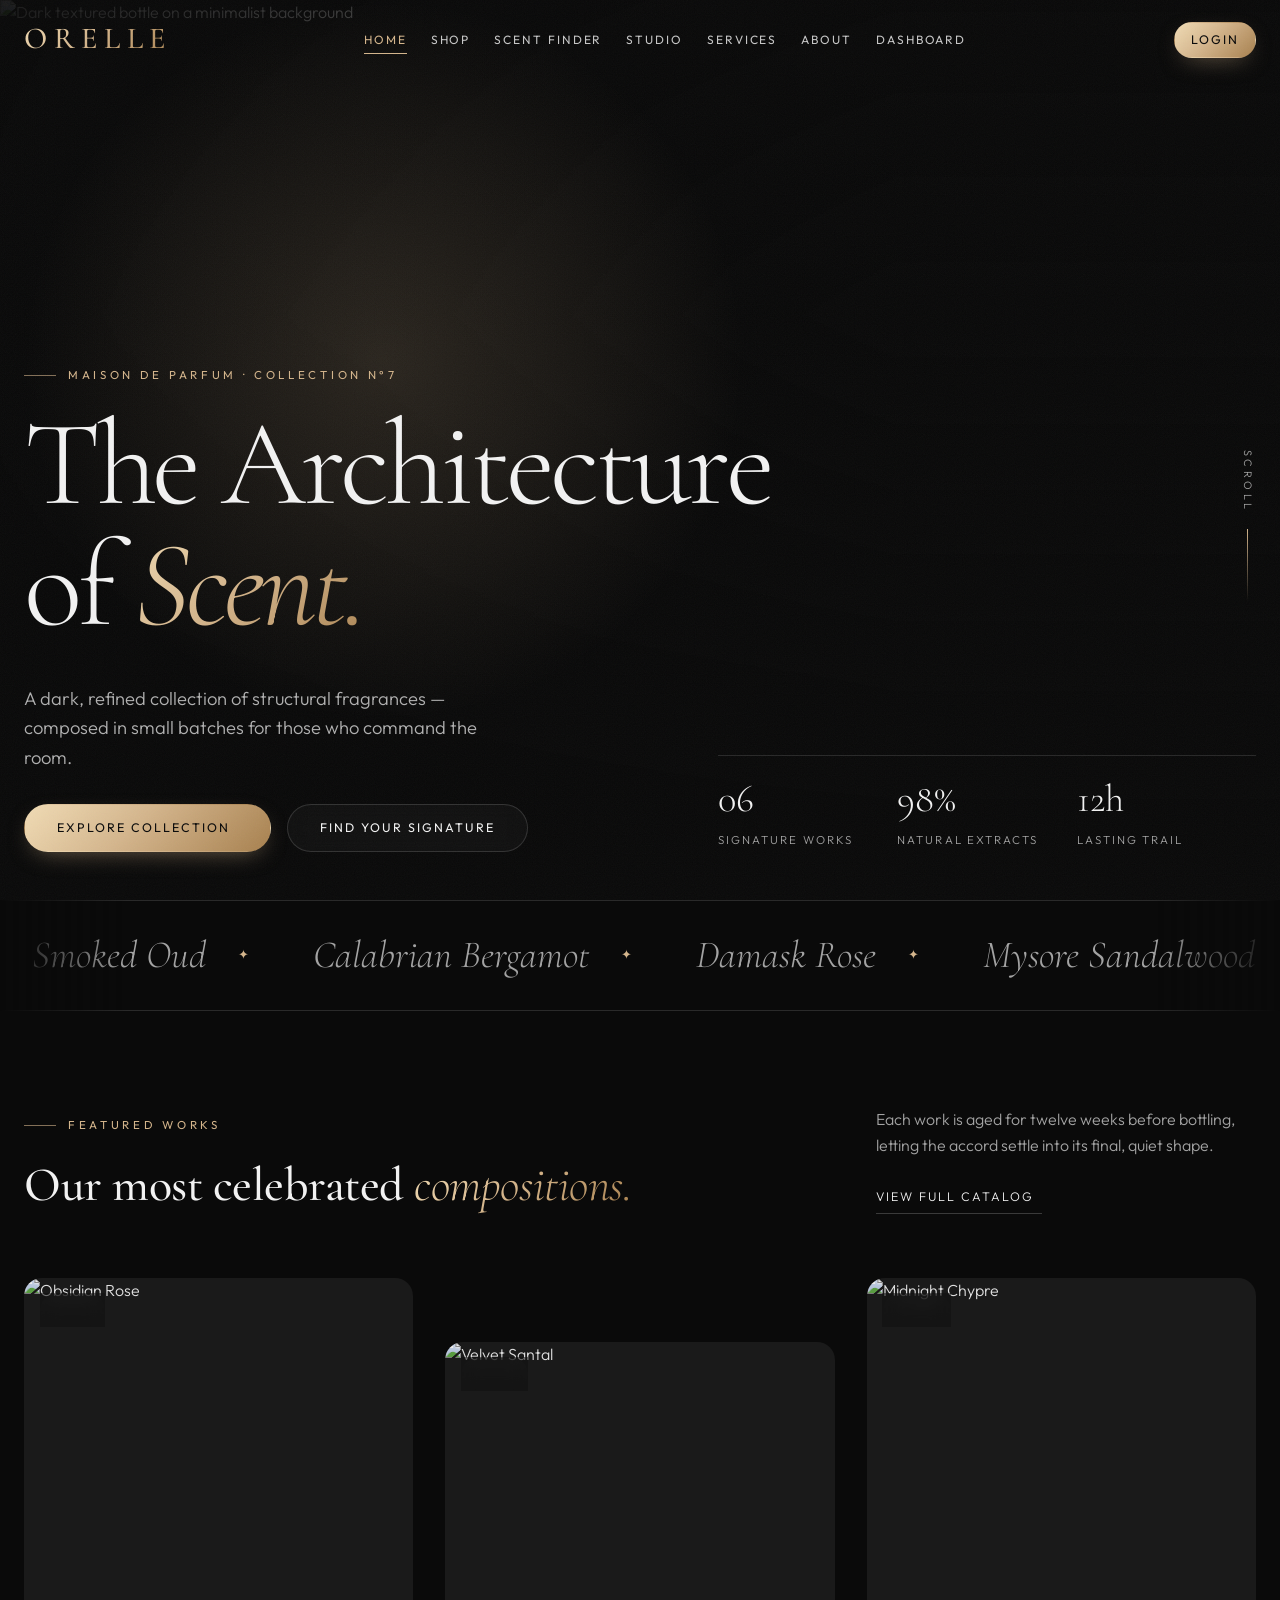
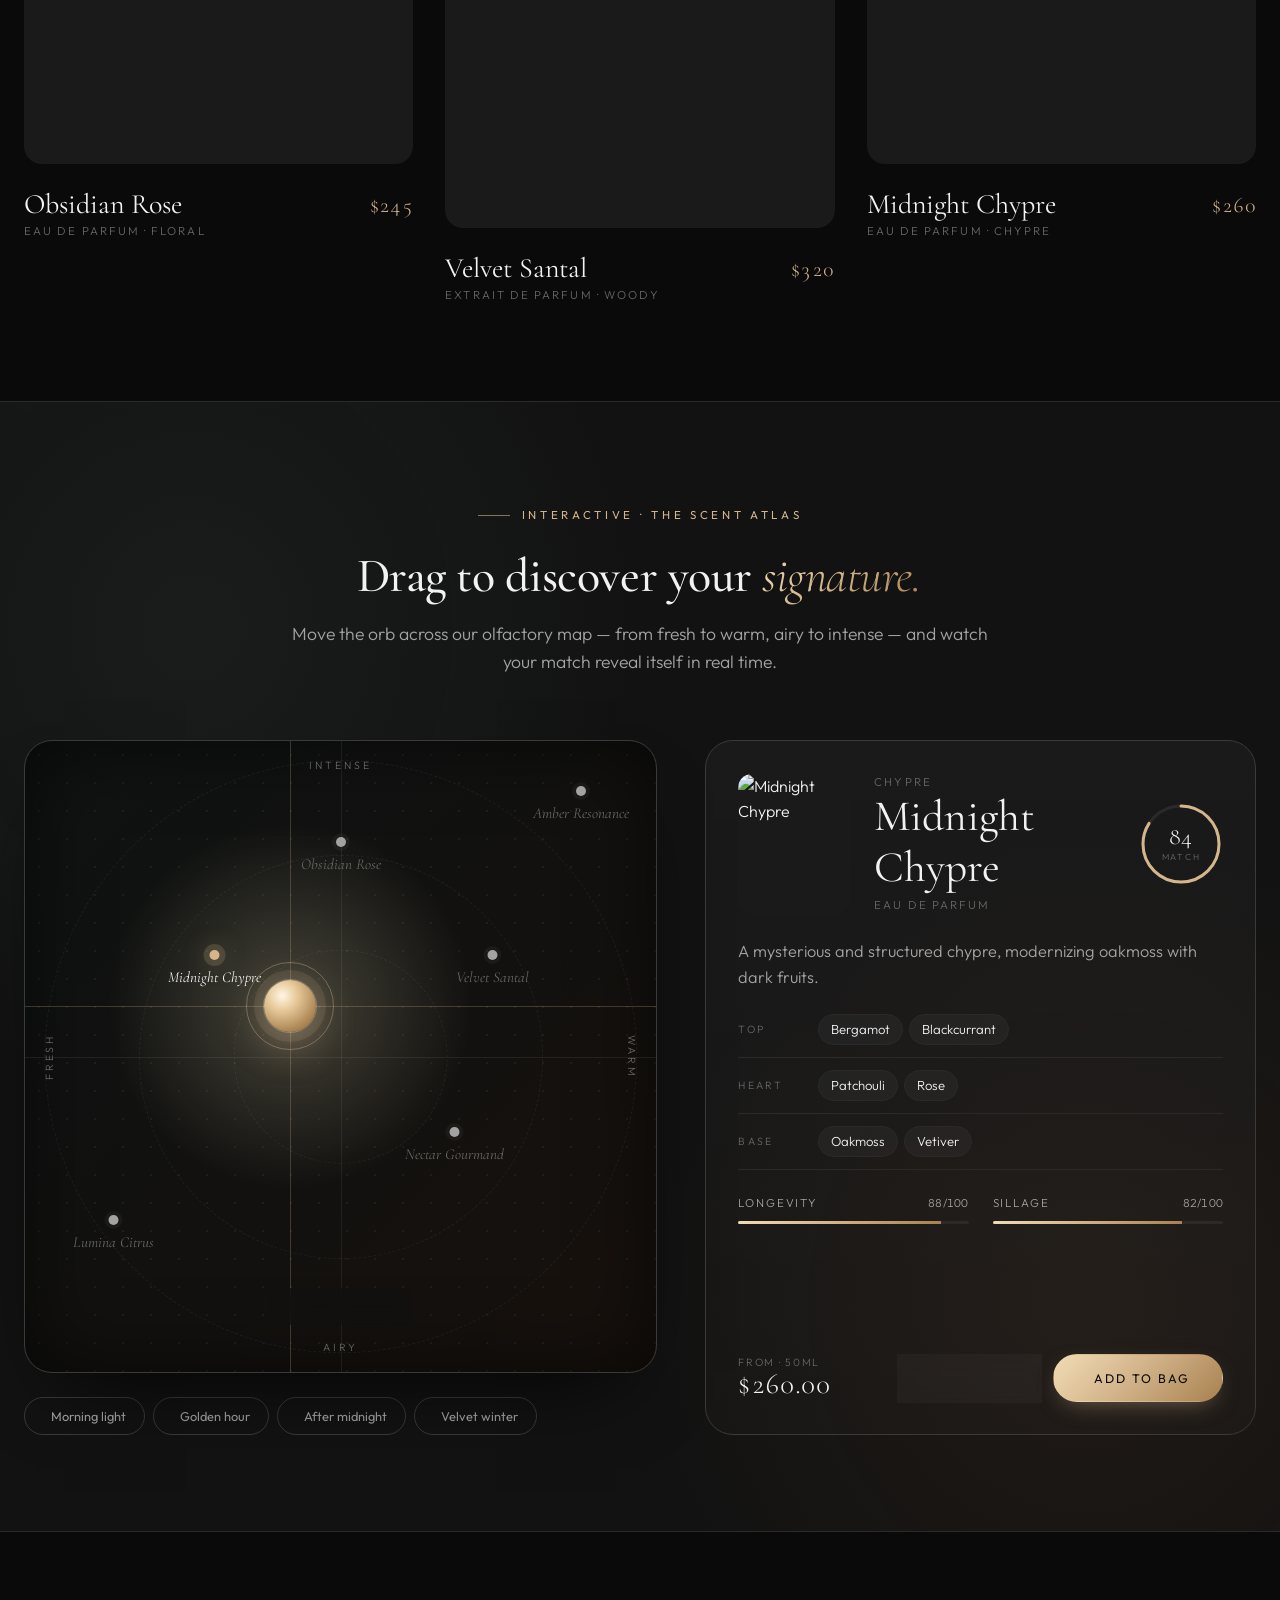
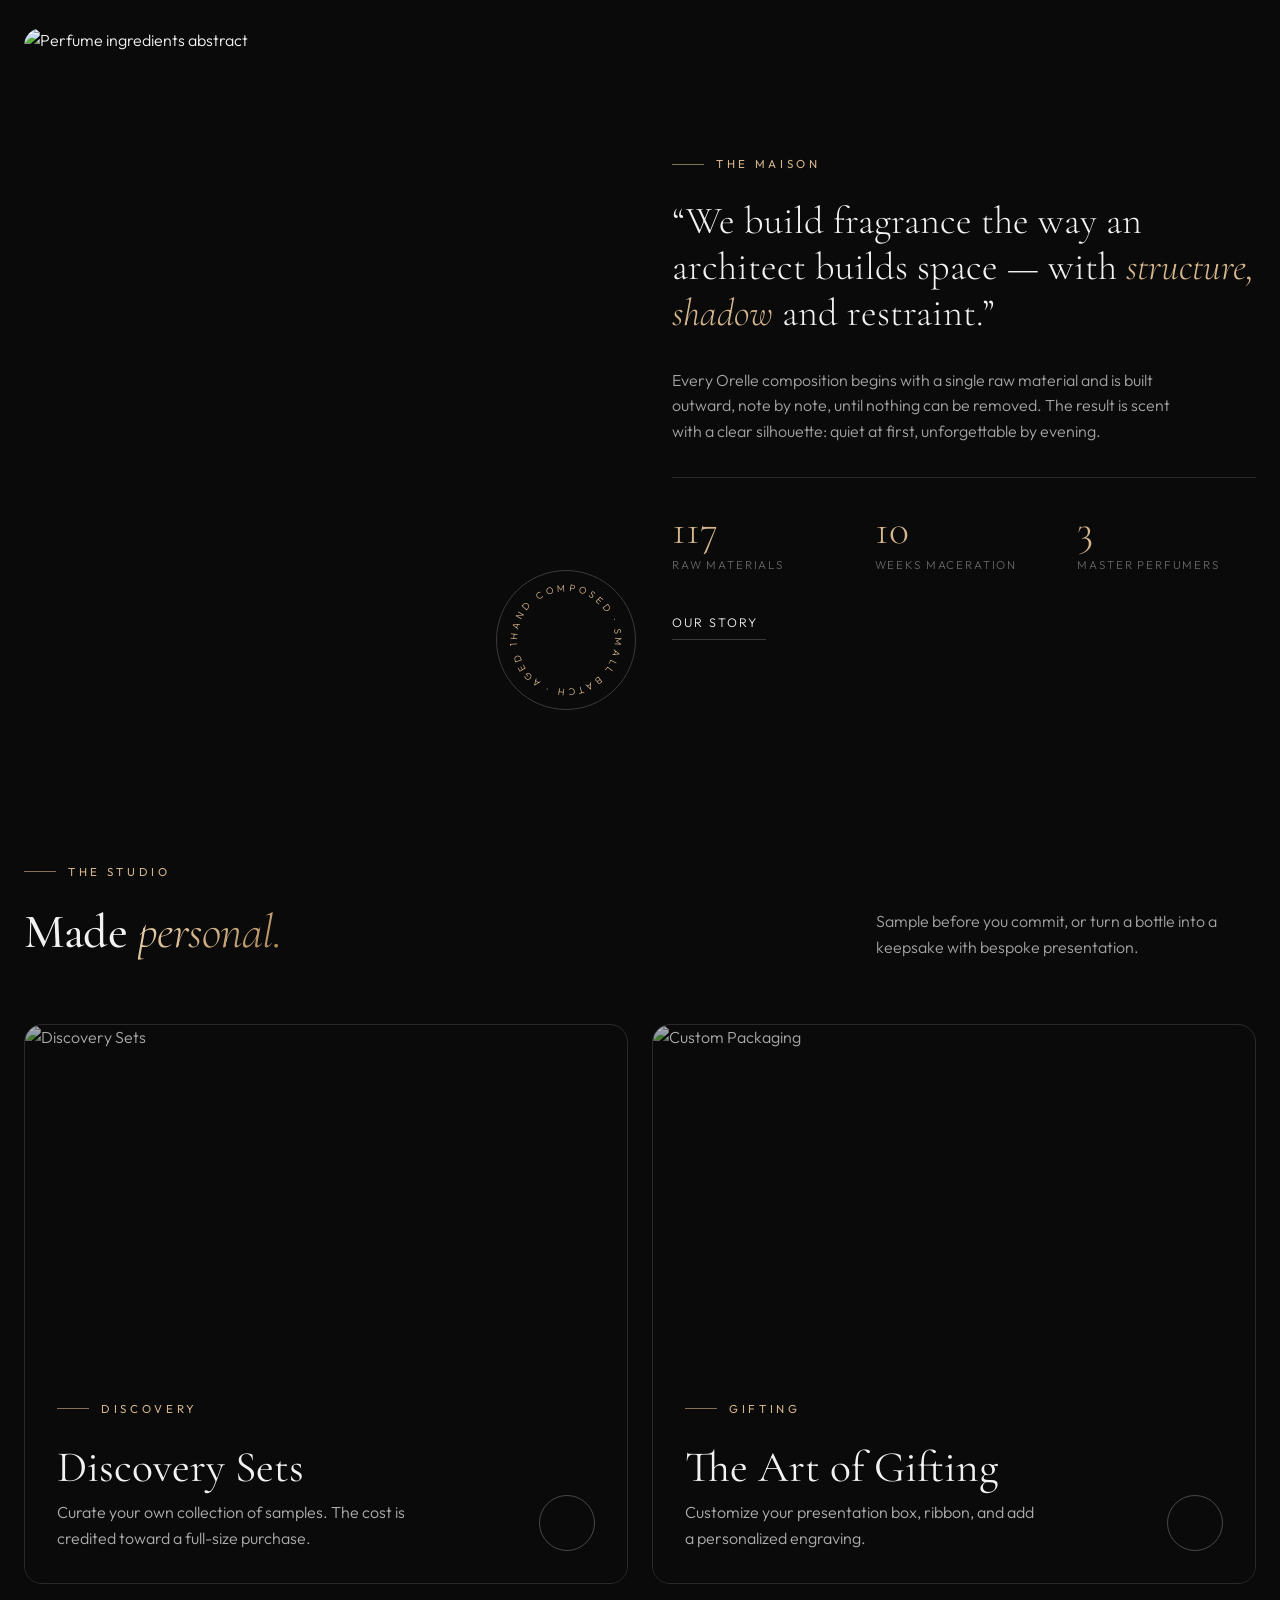
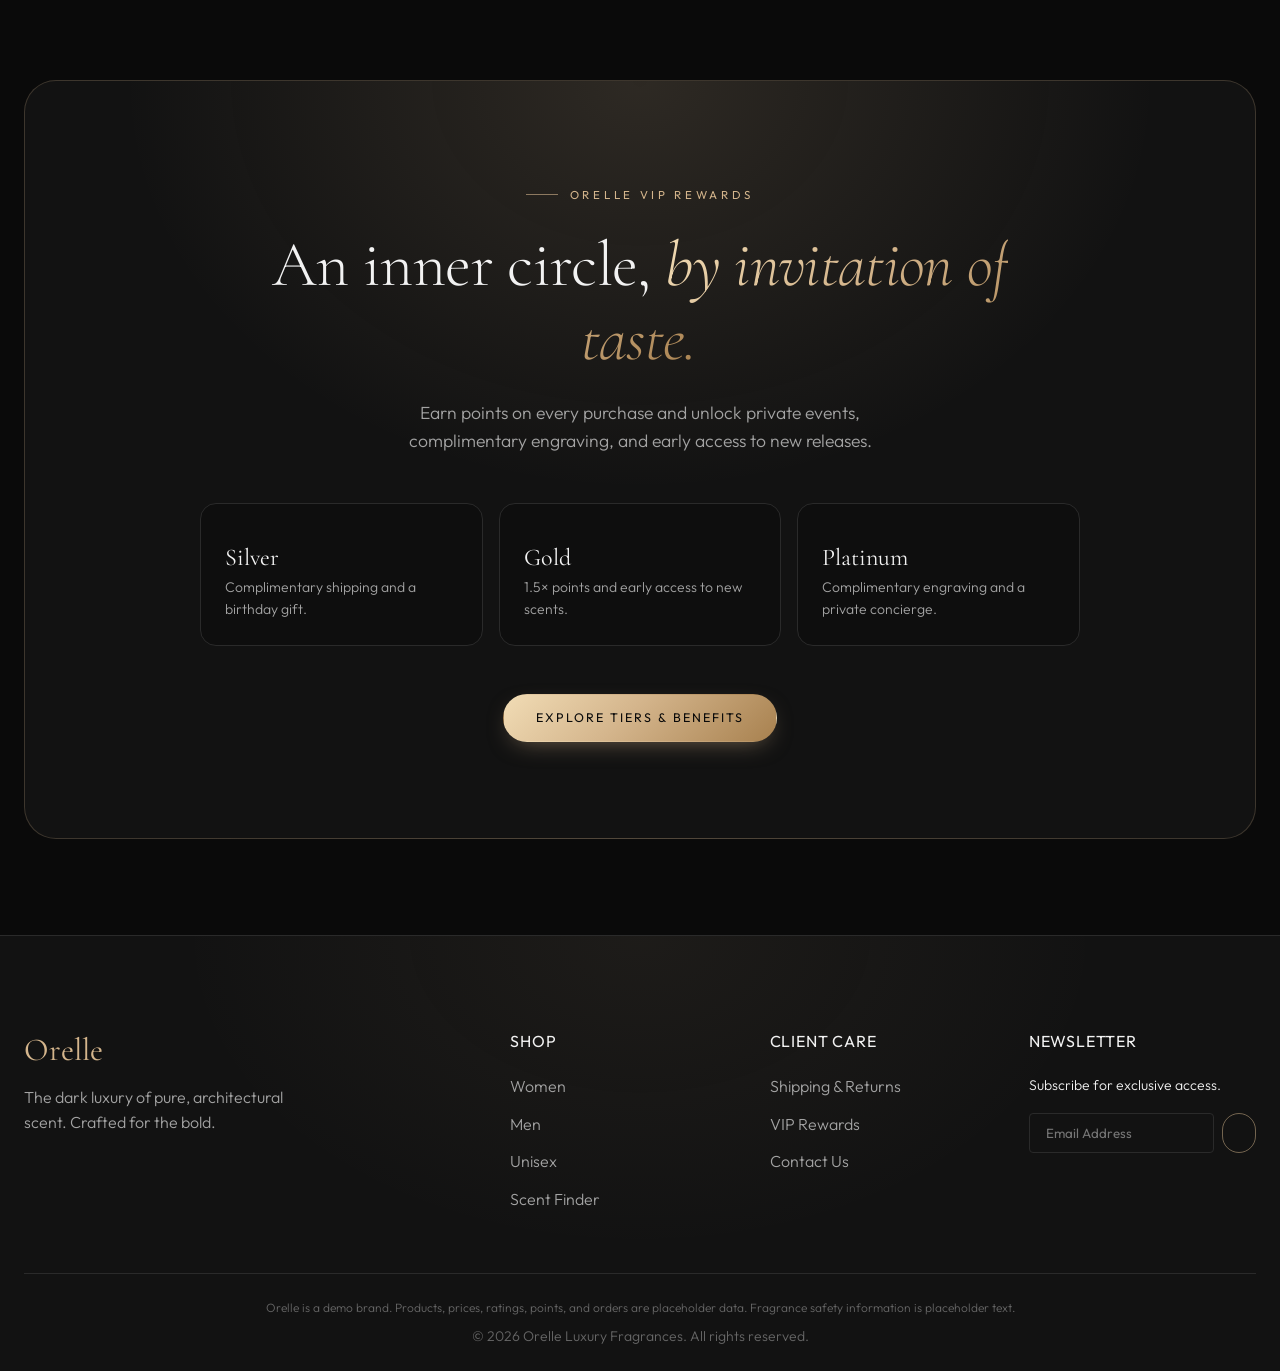
==== index.html @ 694c2202 "first commit" ====
<!DOCTYPE html>
<html lang="en">
<head>
  <meta charset="UTF-8">
  <meta name="viewport" content="width=device-width, initial-scale=1.0">
  <title>Orelle | Luxury Fragrances</title>
  <meta name="description" content="Discover Orelle's luxurious collection of dark, refined fragrances, crafted with the world's most exquisite ingredients.">
  <link rel="stylesheet" href="assets/css/style.css">
  <script src="https://unpkg.com/@phosphor-icons/web"></script>
  
  <!-- JSON-LD Structured Data -->
  <script type="application/ld+json">
  {
    "@context": "https://schema.org",
    "@graph": [
      {
        "@type": "Organization",
        "name": "Orelle",
        "url": "https://example.com",
        "logo": "https://example.com/logo.png"
      },
      {
        "@type": "ItemList",
        "itemListElement": [
          {
            "@type": "ListItem",
            "position": 1,
            "url": "https://example.com/fragrance-detail.html?id=f1"
          },
          {
            "@type": "ListItem",
            "position": 2,
            "url": "https://example.com/fragrance-detail.html?id=f2"
          }
        ]
      }
    ]
  }
  </script>
  <link rel="icon" type="image/svg+xml" href="favicon.svg">
</head>
<body class="home">

  <!-- Header -->
  <header class="header">
    <div class="container nav-container">
      <a href="index.html" class="logo">Orelle</a>
      <nav class="nav-links" aria-label="Primary Navigation">
        <div class="nav-item"><a href="index.html" class="nav-link active">Home</a></div>
        <div class="nav-item">
          <a href="shop.html" class="nav-link" aria-haspopup="true" aria-expanded="false">Shop</a>
          <div class="dropdown-menu">
            <a href="shop.html?category=women" class="dropdown-item">Women</a>
            <a href="shop.html?category=men" class="dropdown-item">Men</a>
            <a href="shop.html?category=unisex" class="dropdown-item">Unisex</a>
            <a href="shop.html?category=gift-sets" class="dropdown-item">Gift Sets</a>
          </div>
        </div>
        <div class="nav-item"><a href="scent-finder.html" class="nav-link">Scent Finder</a></div>
        <div class="nav-item">
          <a href="studio.html" class="nav-link" aria-haspopup="true" aria-expanded="false">Studio</a>
          <div class="dropdown-menu">
            <a href="studio.html#discovery" class="dropdown-item">Discovery Sets</a>
            <a href="studio.html#packaging" class="dropdown-item">Custom Packaging</a>
          </div>
        </div>
        <div class="nav-item"><a href="services.html" class="nav-link">Services</a></div>
        <div class="nav-item">
          <a href="about.html" class="nav-link" aria-haspopup="true" aria-expanded="false">About</a>
          <div class="dropdown-menu">
            <a href="about.html#story" class="dropdown-item">Our Story</a>
            <a href="about.html#contact" class="dropdown-item">Contact</a>
          </div>
        </div>
        <div class="nav-item"><a href="dashboard.html" class="nav-link">Dashboard</a></div>
      </nav>
      <div class="nav-actions">
        <a href="#" class="cart-toggle" aria-label="Cart drawer">
          <i class="ph ph-bag"></i>
          <div class="cart-count" style="display:none;">0</div>
        </a>
        <a href="login.html" class="btn btn-primary login-btn" style="height: 36px; padding: 0 16px;">Login</a>
        <button class="hamburger" aria-label="Open mobile menu"><i class="ph ph-list"></i></button>
      </div>
    </div>
  </header>

  <!-- Mobile Drawer -->
  <div class="drawer-backdrop"></div>
  <div class="mobile-drawer">
    <div style="padding: var(--space-4); text-align: right; border-bottom: 1px solid var(--border-color);">
      <button class="hamburger" aria-label="Close mobile menu"><i class="ph ph-x"></i></button>
    </div>
    <div class="nav-links">
      <div class="nav-item"><a href="index.html" class="nav-link active">Home</a></div>
      <div class="nav-item">
        <a href="shop.html" class="nav-link">Shop</a>
        <div class="dropdown-menu">
          <a href="shop.html?category=women" class="dropdown-item">Women</a>
          <a href="shop.html?category=men" class="dropdown-item">Men</a>
          <a href="shop.html?category=unisex" class="dropdown-item">Unisex</a>
          <a href="shop.html?category=gift-sets" class="dropdown-item">Gift Sets</a>
        </div>
      </div>
      <div class="nav-item"><a href="scent-finder.html" class="nav-link">Scent Finder</a></div>
      <div class="nav-item">
        <a href="studio.html" class="nav-link">Studio</a>
        <div class="dropdown-menu">
          <a href="studio.html#discovery" class="dropdown-item">Discovery Sets</a>
          <a href="studio.html#packaging" class="dropdown-item">Custom Packaging</a>
        </div>
      </div>
      <div class="nav-item"><a href="services.html" class="nav-link">Services</a></div>
      <div class="nav-item">
        <a href="about.html" class="nav-link">About</a>
        <div class="dropdown-menu">
          <a href="about.html#story" class="dropdown-item">Our Story</a>
          <a href="about.html#contact" class="dropdown-item">Contact</a>
        </div>
      </div>
      <div class="nav-item"><a href="dashboard.html" class="nav-link">Dashboard</a></div>
      <div class="nav-item" style="margin-top: var(--space-6); padding: 0 var(--space-4);">
        <a href="login.html" class="btn btn-primary login-btn" style="width: 100%;">Login</a>
      </div>
    </div>
  </div>

  <!-- Cart Drawer -->
  <div class="cart-drawer">
    <div class="cart-header">
      <h3>Your Bag</h3>
      <button class="close-cart" aria-label="Close cart"><i class="ph ph-x"></i></button>
    </div>
    <div class="cart-body">
      <!-- Injected by cart.js -->
    </div>
    <div class="cart-footer">
      <!-- Injected by cart.js -->
    </div>
  </div>

  <main>
    <!-- Hero -->
    <section class="h-hero" id="hero">
      <div class="h-hero-media">
        <img src="https://images.unsplash.com/photo-1594035910387-fea47794261f?auto=format&fit=crop&q=80&w=2000" alt="Dark textured bottle on a minimalist background" fetchpriority="high">
      </div>
      <div class="h-hero-glow"></div>
      <div class="h-scroll-cue" aria-hidden="true">Scroll</div>

      <div class="container">
        <span class="eyebrow animate-fade-in">Maison de Parfum &middot; Collection N&deg;7</span>
        <h1 class="h-hero-title">
          <span class="line"><span style="--d: .15s">The Architecture</span></span>
          <span class="line"><span style="--d: .3s">of <em>Scent.</em></span></span>
        </h1>
        <div class="h-hero-row">
          <div class="animate-slide-up delay-300">
            <p class="h-hero-lead">A dark, refined collection of structural fragrances &mdash; composed in small batches for those who command the room.</p>
            <div class="h-hero-ctas">
              <a href="shop.html" class="btn btn-primary">Explore Collection <i class="ph ph-arrow-right"></i></a>
              <a href="#atlas" class="btn btn-secondary">Find Your Signature</a>
            </div>
          </div>
          <div class="h-hero-meta animate-fade-in delay-300">
            <div><strong>06</strong><span>Signature works</span></div>
            <div><strong>98%</strong><span>Natural extracts</span></div>
            <div><strong>12h</strong><span>Lasting trail</span></div>
          </div>
        </div>
      </div>
    </section>

    <!-- Notes marquee -->
    <div class="h-marquee" aria-hidden="true">
      <div class="h-marquee-track">
        <span>Smoked Oud</span><span>Calabrian Bergamot</span><span>Damask Rose</span><span>Mysore Sandalwood</span><span>Orris Butter</span><span>Labdanum</span><span>Black Vanilla</span><span>Oakmoss</span>
        <span>Smoked Oud</span><span>Calabrian Bergamot</span><span>Damask Rose</span><span>Mysore Sandalwood</span><span>Orris Butter</span><span>Labdanum</span><span>Black Vanilla</span><span>Oakmoss</span>
      </div>
    </div>

    <!-- Featured Collection -->
    <section class="section">
      <div class="container">
        <div class="h-split-head">
          <div class="reveal">
            <span class="eyebrow">Featured Works</span>
            <h2>Our most celebrated <em>compositions.</em></h2>
          </div>
          <div class="reveal" style="--d: .15s">
            <p style="margin-bottom: var(--space-6);">Each work is aged for twelve weeks before bottling, letting the accord settle into its final, quiet shape.</p>
            <a href="shop.html" class="link-arrow">View full catalog <i class="ph ph-arrow-right"></i></a>
          </div>
        </div>

        <div class="h-products cards-3">
          <article class="h-product reveal">
            <a href="fragrance-detail.html?id=f1" class="h-product-media">
              <img src="https://images.unsplash.com/photo-1594035910387-fea47794261f?auto=format&fit=crop&q=80&w=800" alt="Obsidian Rose" loading="lazy">
              <span class="h-product-index">N&deg; 01</span>
              <span class="h-product-notes"><b>Notes</b>Pink pepper &middot; Rose &middot; Smoked oud</span>
            </a>
            <div class="h-product-info">
              <div>
                <h3>Obsidian Rose</h3>
                <div class="meta">Eau de Parfum &middot; Floral</div>
              </div>
              <div class="price tabular">$245</div>
            </div>
          </article>
          <article class="h-product reveal" style="--d: .12s">
            <a href="fragrance-detail.html?id=f2" class="h-product-media">
              <img src="https://images.unsplash.com/photo-1587017539504-67cfbddac569?auto=format&fit=crop&q=80&w=800" alt="Velvet Santal" loading="lazy">
              <span class="h-product-index">N&deg; 02</span>
              <span class="h-product-notes"><b>Notes</b>Cardamom &middot; Sandalwood &middot; Amber</span>
            </a>
            <div class="h-product-info">
              <div>
                <h3>Velvet Santal</h3>
                <div class="meta">Extrait de Parfum &middot; Woody</div>
              </div>
              <div class="price tabular">$320</div>
            </div>
          </article>
          <article class="h-product reveal" style="--d: .24s">
            <a href="fragrance-detail.html?id=f4" class="h-product-media">
              <img src="https://images.unsplash.com/photo-1541643600914-78b084683601?auto=format&fit=crop&q=80&w=800" alt="Midnight Chypre" loading="lazy">
              <span class="h-product-index">N&deg; 04</span>
              <span class="h-product-notes"><b>Notes</b>Blackcurrant &middot; Patchouli &middot; Oakmoss</span>
            </a>
            <div class="h-product-info">
              <div>
                <h3>Midnight Chypre</h3>
                <div class="meta">Eau de Parfum &middot; Chypre</div>
              </div>
              <div class="price tabular">$260</div>
            </div>
          </article>
        </div>
      </div>
    </section>

    <!-- Interactive: The Scent Atlas -->
    <section class="section atlas" id="atlas" aria-labelledby="atlas-title">
      <div class="container">
        <div class="atlas-head reveal">
          <span class="eyebrow">Interactive &middot; The Scent Atlas</span>
          <h2 id="atlas-title">Drag to discover your <em>signature.</em></h2>
          <p>Move the orb across our olfactory map &mdash; from fresh to warm, airy to intense &mdash; and watch your match reveal itself in real time.</p>
        </div>

        <div class="atlas-grid">
          <div class="atlas-stage reveal">
            <div class="atlas-map" id="atlasMap">
              <div class="atlas-ring" style="width: 34%; aspect-ratio: 1;"></div>
              <div class="atlas-ring" style="width: 64%; aspect-ratio: 1;"></div>
              <div class="atlas-ring" style="width: 94%; aspect-ratio: 1;"></div>
              <div class="atlas-axis-line h"></div>
              <div class="atlas-axis-line v"></div>
              <div class="atlas-cross h"></div>
              <div class="atlas-cross v"></div>
              <span class="atlas-label top">Intense</span>
              <span class="atlas-label bottom">Airy</span>
              <span class="atlas-label left">Fresh</span>
              <span class="atlas-label right">Warm</span>
              <!-- Fragrance dots injected by atlas.js -->
              <button class="atlas-orb" id="atlasOrb" type="button"
                aria-label="Scent selector. Use arrow keys to move: left and right for fresh to warm, up and down for intensity."></button>
              <span class="atlas-hint"><i class="ph ph-hand-pointing"></i> Drag the orb</span>
            </div>
            <div class="atlas-moods" role="group" aria-label="Mood presets">
              <button class="atlas-mood" type="button" data-x="0.14" data-y="0.18"><i class="ph ph-sun-horizon"></i> Morning light</button>
              <button class="atlas-mood" type="button" data-x="0.66" data-y="0.36"><i class="ph ph-coffee"></i> Golden hour</button>
              <button class="atlas-mood" type="button" data-x="0.34" data-y="0.74"><i class="ph ph-moon-stars"></i> After midnight</button>
              <button class="atlas-mood" type="button" data-x="0.86" data-y="0.88"><i class="ph ph-fire"></i> Velvet winter</button>
            </div>
          </div>

          <aside class="atlas-panel reveal" style="--d: .15s" aria-live="polite">
            <div class="atlas-panel-top">
              <div class="atlas-thumb"><img id="atlasImg" src="" alt=""></div>
              <div>
                <div class="atlas-meta" id="atlasFamily"></div>
                <h3 class="atlas-name" id="atlasName"></h3>
                <div class="atlas-meta" id="atlasConc"></div>
              </div>
              <div class="atlas-affinity" aria-label="Affinity score">
                <svg viewBox="0 0 84 84" aria-hidden="true">
                  <circle class="track" cx="42" cy="42" r="38"></circle>
                  <circle class="bar" id="atlasRing" cx="42" cy="42" r="38" stroke-dasharray="238.76" stroke-dashoffset="238.76"></circle>
                </svg>
                <div class="atlas-affinity-val"><span id="atlasScore">0</span><small>Match</small></div>
              </div>
            </div>

            <p class="atlas-desc" id="atlasDesc"></p>

            <div class="atlas-pyramid">
              <div class="atlas-tier"><span>Top</span><div id="atlasTop"></div></div>
              <div class="atlas-tier"><span>Heart</span><div id="atlasHeart"></div></div>
              <div class="atlas-tier"><span>Base</span><div id="atlasBase"></div></div>
            </div>

            <div class="atlas-meters">
              <div class="atlas-meter">
                <div class="atlas-meter-label"><span>Longevity</span><span id="atlasLongVal" class="tabular"></span></div>
                <div class="atlas-meter-bar"><span id="atlasLong"></span></div>
              </div>
              <div class="atlas-meter">
                <div class="atlas-meter-label"><span>Sillage</span><span id="atlasSilVal" class="tabular"></span></div>
                <div class="atlas-meter-bar"><span id="atlasSil"></span></div>
              </div>
            </div>

            <div class="atlas-actions">
              <div class="atlas-price"><small>From &middot; 50ml</small><span id="atlasPrice" class="tabular"></span></div>
              <a href="#" class="btn btn-secondary" id="atlasView">Discover</a>
              <button type="button" class="btn btn-primary" id="atlasAdd"><i class="ph ph-bag"></i> Add to bag</button>
            </div>
          </aside>
        </div>
      </div>
    </section>

    <!-- Story -->
    <section class="section">
      <div class="container h-story">
        <div class="h-story-media reveal">
          <img src="https://images.unsplash.com/photo-1557170334-a9632e77c6e4?auto=format&fit=crop&q=80&w=900" alt="Perfume ingredients abstract" loading="lazy">
          <div class="h-story-badge" aria-hidden="true">
            <svg viewBox="0 0 120 120">
              <defs><path id="badgeCircle" d="M60,60 m-48,0 a48,48 0 1,1 96,0 a48,48 0 1,1 -96,0"></path></defs>
              <text><textPath href="#badgeCircle">Hand composed &middot; Small batch &middot; Aged 12 weeks &middot;</textPath></text>
            </svg>
            <i class="ph ph-drop"></i>
          </div>
        </div>
        <div class="reveal" style="--d: .15s">
          <span class="eyebrow">The Maison</span>
          <blockquote>&ldquo;We build fragrance the way an architect builds space &mdash; with <em class="text-accent">structure, shadow</em> and restraint.&rdquo;</blockquote>
          <p>Every Orelle composition begins with a single raw material and is built outward, note by note, until nothing can be removed. The result is scent with a clear silhouette: quiet at first, unforgettable by evening.</p>
          <div class="h-stats">
            <div><strong data-count="140">0</strong><span>Raw materials</span></div>
            <div><strong data-count="12">0</strong><span>Weeks maceration</span></div>
            <div><strong data-count="3">0</strong><span>Master perfumers</span></div>
          </div>
          <a href="about.html" class="link-arrow">Our story <i class="ph ph-arrow-right"></i></a>
        </div>
      </div>
    </section>

    <!-- Studio -->
    <section class="section" style="padding-top: 0;">
      <div class="container">
        <div class="h-split-head">
          <div class="reveal">
            <span class="eyebrow">The Studio</span>
            <h2>Made <em>personal.</em></h2>
          </div>
          <p class="reveal" style="--d: .15s">Sample before you commit, or turn a bottle into a keepsake with bespoke presentation.</p>
        </div>
        <div class="h-duo">
          <a href="studio.html#discovery" class="h-tile reveal">
            <img src="https://images.unsplash.com/photo-1610461888750-10bfc601b874?auto=format&fit=crop&q=80&w=1000" alt="Discovery Sets" loading="lazy">
            <div class="h-tile-body">
              <div>
                <span class="eyebrow">Discovery</span>
                <h3>Discovery Sets</h3>
                <p>Curate your own collection of samples. The cost is credited toward a full-size purchase.</p>
              </div>
              <span class="h-tile-arrow"><i class="ph ph-arrow-right"></i></span>
            </div>
          </a>
          <a href="studio.html#packaging" class="h-tile reveal" style="--d: .12s">
            <img src="https://images.unsplash.com/photo-1620916566398-39f1143ab7be?auto=format&fit=crop&q=80&w=1000" alt="Custom Packaging" loading="lazy">
            <div class="h-tile-body">
              <div>
                <span class="eyebrow">Gifting</span>
                <h3>The Art of Gifting</h3>
                <p>Customize your presentation box, ribbon, and add a personalized engraving.</p>
              </div>
              <span class="h-tile-arrow"><i class="ph ph-arrow-right"></i></span>
            </div>
          </a>
        </div>
      </div>
    </section>

    <!-- VIP -->
    <section class="section" style="padding-top: 0;">
      <div class="container">
        <div class="h-vip reveal">
          <span class="eyebrow">Orelle VIP Rewards</span>
          <h2>An inner circle, <em>by invitation of taste.</em></h2>
          <p>Earn points on every purchase and unlock private events, complimentary engraving, and early access to new releases.</p>
          <div class="h-tiers cards-3">
            <div class="h-tier"><i class="ph ph-sparkle"></i><h4>Silver</h4><p>Complimentary shipping and a birthday gift.</p></div>
            <div class="h-tier"><i class="ph ph-diamond"></i><h4>Gold</h4><p>1.5&times; points and early access to new scents.</p></div>
            <div class="h-tier"><i class="ph-fill ph-crown"></i><h4>Platinum</h4><p>Complimentary engraving and a private concierge.</p></div>
          </div>
          <a href="services.html#vip" class="btn btn-primary">Explore Tiers &amp; Benefits</a>
        </div>
      </div>
    </section>
  </main>

  <footer class="footer">
    <div class="container">
      <div class="footer-grid">
        <div class="footer-brand">
          <h3>Orelle</h3>
          <p>The dark luxury of pure, architectural scent. Crafted for the bold.</p>
          <div style="margin-top: var(--space-4); color: var(--accent); font-size: 1.25rem;" class="flex gap-4">
            <i class="ph ph-instagram-logo"></i>
            <i class="ph ph-x-logo"></i>
            <i class="ph ph-facebook-logo"></i>
            <i class="ph ph-pinterest-logo"></i>
          </div>
        </div>
        <div>
          <h4 class="footer-heading">Shop</h4>
          <ul class="footer-links">
            <li><a href="shop.html?category=women">Women</a></li>
            <li><a href="shop.html?category=men">Men</a></li>
            <li><a href="shop.html?category=unisex">Unisex</a></li>
            <li><a href="scent-finder.html">Scent Finder</a></li>
          </ul>
        </div>
        <div>
          <h4 class="footer-heading">Client Care</h4>
          <ul class="footer-links">
            <li><a href="services.html#shipping-returns">Shipping & Returns</a></li>
            <li><a href="services.html#vip">VIP Rewards</a></li>
            <li><a href="about.html#contact">Contact Us</a></li>
          </ul>
        </div>
        <div>
          <h4 class="footer-heading">Newsletter</h4>
          <p class="text-secondary text-sm" style="margin-bottom: var(--space-4);">Subscribe for exclusive access.</p>
          <!-- Mailchimp embed code comment placeholder -->
          <form class="flex" style="gap: var(--space-2);">
            <input type="email" placeholder="Email Address" class="form-control" style="height: 40px;">
            <button class="btn btn-outline" style="height: 40px; padding: 0 var(--space-4);"><i class="ph ph-arrow-right"></i></button>
          </form>
        </div>
      </div>
      <div class="footer-bottom">
        <p class="footer-disclosure">Orelle is a demo brand. Products, prices, ratings, points, and orders are placeholder data. Fragrance safety information is placeholder text.</p>
        <p>&copy; 2026 Orelle Luxury Fragrances. All rights reserved.</p>
      </div>
    </div>
  </footer>

  <!-- Scripts -->
  <script src="assets/js/data.js"></script>
  <script src="assets/js/loyalty.js"></script>
  <script src="assets/js/auth.js"></script>
  <script src="assets/js/main.js"></script>
  <script src="assets/js/cart.js"></script>
  <script src="assets/js/atlas.js"></script>
  <!-- GA_TAG comment placeholder -->
</body>
</html>
---- assets/css/style.css ----
/* ==========================================================================
   CSS VARIABLES & DESIGN TOKENS
   ========================================================================== */
@import url('https://fonts.googleapis.com/css2?family=Cormorant+Garamond:ital,wght@0,300;0,400;0,500;0,600;1,300;1,400;1,500&family=Outfit:wght@200;300;400;500&display=swap');

:root {
  /* Colors */
  --bg-primary: #0a0a0a;
  --bg-secondary: #121212;
  --bg-tertiary: #1a1a1a;
  --text-primary: #f2f2f2;
  --text-secondary: #a3a3a3;
  --text-muted: #666666;
  --accent: #d4b58c;
  --accent-hover: #b8976b;
  --accent-muted: rgba(212, 181, 140, 0.15);
  --border-color: #2a2a2a;
  --border-light: #3a3a3a;
  
  /* Status Colors */
  --error: #cf5e5e;
  --success: #68b273;

  /* Typography */
  --font-heading: 'Cormorant Garamond', serif;
  --font-body: 'Outfit', sans-serif;
  
  --weight-h1: 500;
  --weight-h2: 500;
  --weight-h3: 400;
  --weight-body: 300;
  --weight-medium: 400;
  --weight-bold: 500;

  --lh-heading: 1.15;
  --lh-body: 1.6;

  /* Spacing (4px base) */
  --space-1: 4px;
  --space-2: 8px;
  --space-3: 12px;
  --space-4: 16px;
  --space-6: 24px;
  --space-8: 32px;
  --space-12: 48px;
  --space-16: 64px;
  --space-24: 96px;
  --space-32: 128px;

  /* Global UI */
  --radius: 4px; /* Subtle radius for luxury feel */
  --radius-lg: 18px;
  --radius-pill: 999px;
  --gold-gradient: linear-gradient(135deg, #f1dcb5 0%, #d4b58c 45%, #a8814f 100%);
  --glass: rgba(18, 18, 18, 0.55);
  --ease-out: cubic-bezier(0.16, 1, 0.3, 1);
  --shadow: 0 12px 32px rgba(0, 0, 0, 0.4);
  --shadow-sm: 0 4px 12px rgba(0, 0, 0, 0.2);
  --transition: all 0.3s cubic-bezier(0.25, 0.46, 0.45, 0.94);
  --transition-slow: all 0.6s cubic-bezier(0.25, 0.46, 0.45, 0.94);
  
  --container-width: 1320px;
  --container-padding: var(--space-6);
  --header-height: 80px;
}

/* ==========================================================================
   RESET & BASE
   ========================================================================== */
*, *::before, *::after {
  box-sizing: border-box;
  margin: 0;
  padding: 0;
}

html {
  scroll-behavior: smooth;
  font-size: 16px;
}

body {
  font-family: var(--font-body);
  font-weight: var(--weight-body);
  line-height: var(--lh-body);
  color: var(--text-primary);
  background-color: var(--bg-primary);
  -webkit-font-smoothing: antialiased;
  -moz-osx-font-smoothing: grayscale;
  overflow-x: hidden;
}

/* Film grain for a tactile, editorial finish */
body::after {
  content: '';
  position: fixed;
  inset: 0;
  pointer-events: none;
  z-index: 1000;
  opacity: 0.04;
  background-image: url("data:image/svg+xml,%3Csvg xmlns='http://www.w3.org/2000/svg' width='160' height='160'%3E%3Cfilter id='n'%3E%3CfeTurbulence type='fractalNoise' baseFrequency='0.9' numOctaves='3' stitchTiles='stitch'/%3E%3C/filter%3E%3Crect width='100%25' height='100%25' filter='url(%23n)'/%3E%3C/svg%3E");
}

::selection { background: var(--accent); color: var(--bg-primary); }

:focus-visible { outline: 1px solid var(--accent); outline-offset: 3px; }

::-webkit-scrollbar { width: 10px; }
::-webkit-scrollbar-track { background: var(--bg-primary); }
::-webkit-scrollbar-thumb { background: #2a2622; border-radius: 10px; border: 2px solid var(--bg-primary); }
::-webkit-scrollbar-thumb:hover { background: var(--accent-hover); }

h1, h2, h3, h4, h5, h6 {
  font-family: var(--font-heading);
  line-height: var(--lh-heading);
  color: var(--text-primary);
  margin-bottom: var(--space-4);
  font-weight: var(--weight-h3);
}

h1 { font-size: clamp(2.5rem, 5vw, 4.5rem); font-weight: var(--weight-h1); letter-spacing: -0.02em; }
h2 { font-size: clamp(2rem, 4vw, 3rem); font-weight: var(--weight-h2); letter-spacing: -0.01em; }
h3 { font-size: clamp(1.5rem, 3vw, 2rem); }
h4 { font-size: 1.25rem; font-family: var(--font-body); font-weight: var(--weight-medium); letter-spacing: 0.05em; text-transform: uppercase; }

a {
  color: inherit;
  text-decoration: none;
  transition: var(--transition);
}

ul, ol { list-style: none; }
img, svg { max-width: 100%; height: auto; display: block; }

button, input, select, textarea {
  font-family: inherit;
  background: none;
  border: none;
  outline: none;
  color: inherit;
}

button {
  cursor: pointer;
}

/* Tabular Numerals for prices, sizes, etc. */
.tabular, .price, .points, .order-total, .quantity {
  font-variant-numeric: tabular-nums;
  letter-spacing: 0.02em;
}

/* ==========================================================================
   LAYOUT UTILITIES
   ========================================================================== */
.container {
  width: 100%;
  max-width: var(--container-width);
  margin: 0 auto;
  padding: 0 var(--container-padding);
}

.section {
  padding: var(--space-24) 0;
}

.section-header {
  text-align: center;
  margin-bottom: var(--space-12);
  max-width: 800px;
  margin-inline: auto;
}

.section-header h2 { margin-bottom: var(--space-4); }
.section-header p { color: var(--text-secondary); font-size: 1.125rem; }

.grid {
  display: grid;
  gap: var(--space-6);
}

.flex { display: flex; }
.flex-col { flex-direction: column; }
.flex-wrap { flex-wrap: wrap; }
.items-center { align-items: center; }
.justify-center { justify-content: center; }
.justify-between { justify-content: space-between; }
.gap-2 { gap: var(--space-2); }
.gap-4 { gap: var(--space-4); }
.gap-6 { gap: var(--space-6); }
.gap-8 { gap: var(--space-8); }

.text-center { text-align: center; }
.text-right { text-align: right; }
.text-sm { font-size: 0.875rem; }
.text-xs { font-size: 0.75rem; }
.text-accent { color: var(--accent); }
.text-muted { color: var(--text-muted); }

/* ==========================================================================
   COMPONENTS
   ========================================================================== */
/* Buttons */
.btn {
  display: inline-flex;
  align-items: center;
  justify-content: center;
  gap: var(--space-2);
  padding: 0 var(--space-8);
  height: 48px;
  font-size: 0.78rem;
  font-weight: var(--weight-medium);
  letter-spacing: 0.16em;
  text-transform: uppercase;
  border-radius: var(--radius-pill);
  transition: var(--transition);
  border: 1px solid transparent;
  position: relative;
  overflow: hidden;
  isolation: isolate;
  white-space: nowrap;
}

.btn-primary {
  background: var(--gold-gradient);
  color: var(--bg-primary);
  box-shadow: 0 8px 24px -10px rgba(212, 181, 140, 0.55);
}
/* Light sheen sweep on hover */
.btn-primary::before {
  content: '';
  position: absolute;
  inset: 0;
  z-index: -1;
  background: linear-gradient(110deg, transparent 30%, rgba(255,255,255,0.45) 50%, transparent 70%);
  transform: translateX(-120%);
  transition: transform 0.8s var(--ease-out);
}
.btn-primary:hover::before { transform: translateX(120%); }
.btn-primary:hover, .btn-primary:focus-visible {
  transform: translateY(-2px);
  box-shadow: 0 14px 34px -12px rgba(212, 181, 140, 0.7);
}

.btn-secondary {
  background-color: rgba(255,255,255,0.03);
  border-color: rgba(255,255,255,0.14);
  color: var(--text-primary);
  backdrop-filter: blur(8px);
  -webkit-backdrop-filter: blur(8px);
}
.btn-secondary:hover, .btn-secondary:focus-visible {
  border-color: var(--accent);
  color: var(--accent);
  background-color: var(--accent-muted);
}

.btn-outline {
  border-color: rgba(212, 181, 140, 0.5);
  color: var(--accent);
}
.btn-outline:hover {
  background-color: var(--accent);
  border-color: var(--accent);
  color: var(--bg-primary);
}

.btn-text {
  padding: 0;
  height: auto;
  border-bottom: 1px solid var(--accent);
  border-radius: 0;
  color: var(--accent);
  text-transform: none;
  letter-spacing: 0.02em;
  font-size: 1rem;
  overflow: visible;
}
.btn-text:hover { border-bottom-color: transparent; }

.btn:disabled {
  opacity: 0.5;
  pointer-events: none;
}

/* Forms */
.form-group {
  margin-bottom: var(--space-4);
  position: relative;
}

.form-label {
  display: block;
  font-size: 0.875rem;
  margin-bottom: var(--space-2);
  color: var(--text-secondary);
}

.form-control {
  width: 100%;
  height: 48px;
  background-color: var(--bg-secondary);
  border: 1px solid var(--border-color);
  color: var(--text-primary);
  padding: 0 var(--space-4);
  border-radius: var(--radius);
  transition: var(--transition);
  font-family: var(--font-body);
}

.form-control:focus {
  border-color: var(--accent);
  box-shadow: 0 0 0 1px var(--accent);
}

textarea.form-control {
  height: auto;
  padding: var(--space-3) var(--space-4);
  resize: vertical;
  min-height: 120px;
}

.form-error-msg {
  color: var(--error);
  font-size: 0.75rem;
  margin-top: var(--space-1);
  display: none;
}
.form-group.has-error .form-control { border-color: var(--error); }
.form-group.has-error .form-error-msg { display: block; }
.form-group.has-success .form-control { border-color: var(--success); }

.checkbox-wrapper {
  display: flex;
  align-items: flex-start;
  gap: var(--space-3);
  cursor: pointer;
}
.checkbox-wrapper input[type="checkbox"] {
  width: 18px;
  height: 18px;
  accent-color: var(--accent);
  margin-top: 3px;
  cursor: pointer;
}

/* Cards */
.card {
  background: linear-gradient(180deg, rgba(255,255,255,0.025), rgba(255,255,255,0) 40%), var(--bg-secondary);
  border: 1px solid var(--border-color);
  border-radius: var(--radius-lg);
  overflow: hidden;
  display: flex;
  flex-direction: column;
  transition: var(--transition);
  height: 100%;
}

/* Tags/Badges */
.badge {
  display: inline-block;
  padding: var(--space-1) var(--space-2);
  background-color: var(--bg-tertiary);
  color: var(--text-secondary);
  font-size: 0.75rem;
  border-radius: var(--radius);
  text-transform: uppercase;
  letter-spacing: 0.05em;
}

/* ==========================================================================
   HEADER & NAVBAR
   ========================================================================== */
.header {
  position: fixed;
  top: 0;
  left: 0;
  width: 100%;
  height: var(--header-height);
  background-color: rgba(10, 10, 10, 0.72);
  backdrop-filter: blur(18px) saturate(140%);
  -webkit-backdrop-filter: blur(18px) saturate(140%);
  z-index: 100;
  border-bottom: 1px solid rgba(255,255,255,0.05);
  transition: var(--transition);
}

.header.scrolled {
  background-color: rgba(10, 10, 10, 0.88);
  box-shadow: 0 10px 30px -18px rgba(0,0,0,0.8);
}

/* Home: header floats transparently over the hero until scrolled */
.home .header:not(.scrolled) {
  background-color: transparent;
  border-bottom-color: transparent;
  backdrop-filter: none;
  -webkit-backdrop-filter: none;
}

.nav-container {
  display: flex;
  align-items: center;
  justify-content: space-between;
  height: 100%;
}

.logo {
  font-family: var(--font-heading);
  font-size: 1.9rem;
  font-weight: var(--weight-h2);
  letter-spacing: 0.22em;
  text-transform: uppercase;
  background: var(--gold-gradient);
  -webkit-background-clip: text;
  background-clip: text;
  color: transparent;
  z-index: 101;
}

.nav-links {
  display: flex;
  gap: var(--space-6);
  height: 100%;
  align-items: center;
}

.nav-item {
  position: relative;
  height: 100%;
  display: flex;
  align-items: center;
}

.nav-link {
  font-size: 0.75rem;
  text-transform: uppercase;
  letter-spacing: 0.16em;
  color: rgba(242, 242, 242, 0.82);
  font-weight: var(--weight-medium);
  padding: var(--space-2) 0;
}

.nav-link::after {
  content: '';
  position: absolute;
  bottom: 25px;
  left: 0;
  width: 0;
  height: 1px;
  background-color: var(--accent);
  transition: var(--transition);
}

.nav-link:hover::after, .nav-link.active::after {
  width: 100%;
}

.nav-link:hover, .nav-link.active {
  color: var(--accent);
}

/* Dropdown */
.dropdown-menu {
  position: absolute;
  top: 100%;
  left: 50%;
  transform: translateX(-50%) translateY(10px);
  background-color: rgba(18, 18, 18, 0.92);
  backdrop-filter: blur(16px);
  -webkit-backdrop-filter: blur(16px);
  border: 1px solid var(--border-color);
  min-width: 210px;
  padding: var(--space-2);
  opacity: 0;
  visibility: hidden;
  transition: var(--transition);
  box-shadow: var(--shadow);
  border-radius: 12px;
}

.nav-item:hover .dropdown-menu,
.nav-item:focus-within .dropdown-menu {
  opacity: 1;
  visibility: visible;
  transform: translateX(-50%) translateY(0);
}

.dropdown-item {
  display: block;
  padding: var(--space-2) var(--space-4);
  color: var(--text-secondary);
  font-size: 0.875rem;
  border-radius: 8px;
  transition: var(--transition);
}

.dropdown-item:hover {
  background-color: var(--bg-tertiary);
  color: var(--accent);
}

.nav-actions {
  display: flex;
  align-items: center;
  gap: var(--space-4);
  z-index: 101;
}

.cart-toggle {
  position: relative;
  font-size: 1.5rem;
  color: var(--text-primary);
}

.cart-toggle:hover { color: var(--accent); }

.cart-count {
  position: absolute;
  top: -5px;
  right: -8px;
  background-color: var(--accent);
  color: var(--bg-primary);
  font-size: 0.625rem;
  font-weight: var(--weight-bold);
  height: 16px;
  min-width: 16px;
  border-radius: 8px;
  display: flex;
  align-items: center;
  justify-content: center;
  padding: 0 4px;
}

.hamburger {
  display: none;
  font-size: 1.5rem;
  background: none;
  border: none;
  color: var(--text-primary);
  cursor: pointer;
}

/* Mobile Nav Drawer */
.mobile-drawer {
  position: fixed;
  top: 0;
  right: -100%;
  width: 100%;
  max-width: 400px;
  height: 100vh;
  background-color: var(--bg-primary);
  z-index: 100;
  transition: var(--transition);
  border-left: 1px solid var(--border-color);
  display: flex;
  flex-direction: column;
  padding-top: var(--header-height);
  overflow-y: auto;
}

.mobile-drawer.open {
  right: 0;
}

.mobile-drawer .nav-links {
  display: flex;
  flex-direction: column;
  align-items: flex-start;
  padding: var(--space-6);
  gap: 0;
}

.mobile-drawer .nav-item {
  width: 100%;
  flex-direction: column;
  align-items: flex-start;
  height: auto;
}

.mobile-drawer .nav-link {
  width: 100%;
  padding: var(--space-4) 0;
  font-size: 1.125rem;
  display: flex;
  justify-content: space-between;
  align-items: center;
  border-bottom: 1px solid var(--border-color);
}
.mobile-drawer .nav-link::after { display: none; }

.mobile-drawer .dropdown-menu {
  position: static;
  width: 100%;
  transform: none;
  opacity: 1;
  visibility: visible;
  box-shadow: none;
  border: none;
  border-bottom: 1px solid var(--border-color);
  background: transparent;
  display: none; /* Hidden by default in accordion */
  padding-left: var(--space-4);
}

.mobile-drawer .nav-item.open .dropdown-menu {
  display: block;
}

.mobile-drawer .dropdown-item {
  padding: var(--space-3) 0;
  font-size: 1rem;
}

.drawer-backdrop {
  position: fixed;
  top: 0;
  left: 0;
  width: 100%;
  height: 100vh;
  background-color: rgba(0,0,0,0.5);
  backdrop-filter: blur(4px);
  z-index: 99;
  opacity: 0;
  visibility: hidden;
  transition: var(--transition);
}

.drawer-backdrop.open {
  opacity: 1;
  visibility: visible;
}

/* ==========================================================================
   FOOTER
   ========================================================================== */
.footer {
  background:
    radial-gradient(60% 120% at 50% 0%, rgba(212, 181, 140, 0.06), transparent 60%),
    var(--bg-secondary);
  padding: var(--space-24) 0 var(--space-6);
  border-top: 1px solid var(--border-color);
}

.footer-grid {
  display: grid;
  grid-template-columns: 2fr 1fr 1fr 1fr;
  gap: var(--space-8);
  margin-bottom: var(--space-12);
}

.footer-brand h3 {
  color: var(--accent);
  margin-bottom: var(--space-4);
}
.footer-brand p {
  color: var(--text-secondary);
  max-width: 300px;
}

.footer-heading {
  font-size: 1rem;
  text-transform: uppercase;
  letter-spacing: 0.05em;
  margin-bottom: var(--space-6);
  font-family: var(--font-body);
  font-weight: var(--weight-medium);
}

.footer-links li {
  margin-bottom: var(--space-3);
}
.footer-links a {
  color: var(--text-secondary);
}
.footer-links a:hover {
  color: var(--accent);
}

.footer-bottom {
  border-top: 1px solid var(--border-color);
  padding-top: var(--space-6);
  text-align: center;
  color: var(--text-muted);
  font-size: 0.875rem;
}

.footer-disclosure {
  font-size: 0.75rem;
  margin-bottom: var(--space-2);
}

/* ==========================================================================
   CART DRAWER
   ========================================================================== */
.cart-drawer {
  position: fixed;
  top: 0;
  right: -100%;
  width: 100%;
  max-width: 480px;
  height: 100vh;
  background-color: var(--bg-primary);
  z-index: 200;
  transition: var(--transition);
  display: flex;
  flex-direction: column;
  box-shadow: var(--shadow);
}
.cart-drawer.open { right: 0; }

.cart-header {
  padding: var(--space-6);
  border-bottom: 1px solid var(--border-color);
  display: flex;
  justify-content: space-between;
  align-items: center;
}
.cart-header h3 { margin: 0; }
.close-cart { font-size: 1.5rem; }
.close-cart:hover { color: var(--accent); }

.cart-body {
  flex: 1;
  overflow-y: auto;
  padding: var(--space-6);
}

.cart-footer {
  padding: var(--space-6);
  border-top: 1px solid var(--border-color);
  background-color: var(--bg-secondary);
}

.cart-item {
  display: flex;
  gap: var(--space-4);
  padding-bottom: var(--space-6);
  margin-bottom: var(--space-6);
  border-bottom: 1px solid var(--border-color);
}
.cart-item-img {
  width: 80px;
  height: 100px;
  object-fit: cover;
  border-radius: var(--radius);
}
.cart-item-details { flex: 1; }
.cart-item-title { font-weight: var(--weight-medium); margin-bottom: 2px; }
.cart-item-meta { font-size: 0.875rem; color: var(--text-secondary); margin-bottom: var(--space-2); }
.cart-item-price { font-weight: var(--weight-medium); color: var(--accent); }
.cart-item-actions {
  display: flex;
  justify-content: space-between;
  align-items: center;
  margin-top: var(--space-2);
}

.qty-control {
  display: flex;
  align-items: center;
  border: 1px solid var(--border-color);
  border-radius: var(--radius);
}
.qty-btn { padding: 4px 8px; }
.qty-input { width: 30px; text-align: center; border: none; background: transparent; color: var(--text-primary); }

.remove-item { color: var(--text-muted); font-size: 0.875rem; text-decoration: underline; }
.remove-item:hover { color: var(--error); }

.cart-summary-line {
  display: flex;
  justify-content: space-between;
  margin-bottom: var(--space-2);
  font-size: 0.875rem;
  color: var(--text-secondary);
}
.cart-total {
  display: flex;
  justify-content: space-between;
  font-size: 1.25rem;
  font-weight: var(--weight-medium);
  color: var(--text-primary);
  margin: var(--space-4) 0;
  padding-top: var(--space-4);
  border-top: 1px solid var(--border-color);
}

.cart-loyalty-preview {
  background-color: var(--bg-tertiary);
  padding: var(--space-3);
  border-radius: var(--radius);
  margin-bottom: var(--space-4);
  font-size: 0.875rem;
  display: flex;
  align-items: center;
  gap: var(--space-2);
  color: var(--accent);
}

/* ==========================================================================
   ANIMATIONS
   ========================================================================== */
@keyframes fadeIn {
  from { opacity: 0; }
  to { opacity: 1; }
}

@keyframes slideUpFade {
  from { opacity: 0; transform: translateY(30px); }
  to { opacity: 1; transform: translateY(0); }
}

.animate-fade-in {
  animation: fadeIn 1s var(--transition) both;
}

.animate-slide-up {
  animation: slideUpFade 1s var(--transition) both;
}

.delay-100 { animation-delay: 0.1s; }
.delay-200 { animation-delay: 0.2s; }
.delay-300 { animation-delay: 0.3s; }

/* ==========================================================================
   RESPONSIVE
   ========================================================================== */
@media (max-width: 1024px) {
  .header .nav-links { display: none; }
  .hamburger { display: block; }
  .nav-actions .login-btn { display: none; }
  .footer-grid { grid-template-columns: 1fr 1fr; }
}

@media (max-width: 768px) {
  h1 { font-size: 2.5rem; }
  h2 { font-size: 2rem; }
  .section { padding: var(--space-16) 0; }
  .footer-grid { grid-template-columns: 1fr; text-align: center; }
  .footer-brand { margin: 0 auto; }
  .footer-brand p { margin: 0 auto; }
}

@media (max-width: 360px) {
  .container { padding: 0 var(--space-4); }
  .cart-drawer { max-width: 100%; }
}

/* ==========================================================================
   PAGE SPECIFIC PLACEHOLDERS
   ========================================================================== */
/* Hero */
.hero {
  min-height: 100vh;
  display: flex;
  align-items: center;
  position: relative;
  overflow: hidden;
  padding-top: var(--header-height);
}
.hero-bg {
  position: absolute;
  top: 0; left: 0; width: 100%; height: 100%;
  object-fit: cover;
  z-index: -2;
}
.hero-overlay {
  position: absolute;
  top: 0; left: 0; width: 100%; height: 100%;
  background: linear-gradient(to right, rgba(10,10,10,0.9) 0%, rgba(10,10,10,0.4) 100%);
  z-index: -1;
}

/* Product Card */
.product-card {
  align-items: center;
  text-align: center;
  background: transparent;
  border: none;
}
.product-card-img-wrap {
  width: 100%;
  aspect-ratio: 4/5;
  background: radial-gradient(120% 80% at 50% 0%, #22201c 0%, var(--bg-tertiary) 60%);
  margin-bottom: var(--space-4);
  position: relative;
  overflow: hidden;
  border-radius: var(--radius-lg);
  border: 1px solid rgba(255,255,255,0.04);
  display: flex;
  align-items: center;
  justify-content: center;
}
.product-card-img {
  width: 100%;
  height: 100%;
  object-fit: cover;
  transition: transform 1.2s var(--ease-out), filter 0.6s ease;
  filter: saturate(0.9);
}
.product-card:hover .product-card-img {
  transform: scale(1.06);
  filter: saturate(1.05);
}
.wishlist-btn {
  position: absolute;
  top: var(--space-3);
  right: var(--space-3);
  background: var(--bg-secondary);
  border-radius: 50%;
  width: 36px; height: 36px;
  display: flex; align-items: center; justify-content: center;
  color: var(--text-secondary);
  transition: var(--transition);
  z-index: 10;
}
.wishlist-btn:hover, .wishlist-btn.active { color: var(--error); }
.product-card-title { font-size: 1.25rem; margin-bottom: var(--space-1); font-family: var(--font-heading); }
.product-card-meta { font-size: 0.875rem; color: var(--text-secondary); margin-bottom: var(--space-2); }
.product-card-price { color: var(--accent); font-weight: var(--weight-medium); margin-bottom: var(--space-4); }

/* Pyramid Finder */
.note-chip {
  white-space: nowrap;
  display: inline-block;
  padding: var(--space-2) var(--space-4);
  border: 1px solid var(--border-color);
  border-radius: 20px;
  font-size: 0.875rem;
  color: var(--text-secondary);
  cursor: pointer;
  transition: var(--transition);
  background: transparent;
  user-select: none;
}
.note-chip[aria-pressed="true"] {
  background-color: var(--accent-muted);
  border-color: var(--accent);
  color: var(--accent);
}

/* ==========================================================================
   MOTION & EDITORIAL UTILITIES
   ========================================================================== */
.reveal {
  opacity: 0;
  transform: translateY(36px);
  transition: opacity 1.1s var(--ease-out), transform 1.1s var(--ease-out);
  transition-delay: var(--d, 0s);
}
.reveal.in { opacity: 1; transform: none; }

.eyebrow {
  display: inline-flex;
  align-items: center;
  gap: var(--space-3);
  font-size: 0.72rem;
  font-weight: var(--weight-medium);
  letter-spacing: 0.32em;
  text-transform: uppercase;
  color: var(--accent);
  margin-bottom: var(--space-6);
}
.eyebrow::before {
  content: '';
  width: 32px;
  height: 1px;
  background: currentColor;
  opacity: 0.6;
}

h1 em, h2 em {
  font-style: italic;
  font-weight: 300;
  background: var(--gold-gradient);
  -webkit-background-clip: text;
  background-clip: text;
  color: transparent;
  padding-right: 0.06em;
}

.h-split-head {
  display: flex;
  justify-content: space-between;
  align-items: flex-end;
  gap: var(--space-8);
  margin-bottom: var(--space-16);
}
.h-split-head h2 { margin: 0; max-width: 640px; }
.h-split-head p { color: var(--text-secondary); max-width: 380px; }

.link-arrow {
  display: inline-flex;
  align-items: center;
  gap: var(--space-2);
  font-size: 0.78rem;
  letter-spacing: 0.16em;
  text-transform: uppercase;
  color: var(--text-primary);
  padding-bottom: 6px;
  border-bottom: 1px solid var(--border-light);
}
.link-arrow i { transition: transform 0.4s var(--ease-out); }
.link-arrow:hover { color: var(--accent); border-color: var(--accent); }
.link-arrow:hover i { transform: translateX(4px); }

/* ==========================================================================
   HOME — HERO
   ========================================================================== */
.h-hero {
  position: relative;
  min-height: 100vh;
  min-height: 100svh;
  display: flex;
  flex-direction: column;
  justify-content: flex-end;
  overflow: hidden;
  padding: calc(var(--header-height) + var(--space-16)) 0 var(--space-12);
  isolation: isolate;
}
.h-hero-media {
  position: absolute;
  inset: 0;
  z-index: -3;
}
.h-hero-media img {
  width: 100%;
  height: 100%;
  object-fit: cover;
  transform: scale(1.12);
  animation: kenburns 22s ease-out forwards;
  filter: saturate(0.85) contrast(1.05);
}
@keyframes kenburns { to { transform: scale(1); } }
.h-hero::before {
  content: '';
  position: absolute;
  inset: 0;
  z-index: -2;
  background:
    linear-gradient(180deg, rgba(10,10,10,0.55) 0%, rgba(10,10,10,0.1) 35%, rgba(10,10,10,0.75) 75%, var(--bg-primary) 100%),
    linear-gradient(90deg, rgba(10,10,10,0.85) 0%, rgba(10,10,10,0.15) 70%);
}
.h-hero-glow {
  position: absolute;
  inset: 0;
  z-index: -1;
  pointer-events: none;
  background: radial-gradient(600px circle at var(--mx, 30%) var(--my, 40%), rgba(212,181,140,0.16), transparent 60%);
}
.h-hero-title {
  font-size: clamp(3.2rem, 9.5vw, 9rem);
  font-weight: 300;
  line-height: 0.92;
  letter-spacing: -0.035em;
  margin-bottom: var(--space-8);
}
.h-hero-title .line { display: block; overflow: hidden; padding-bottom: 0.08em; }
.h-hero-title .line > span {
  display: inline-block;
  transform: translateY(110%);
  animation: lineUp 1.3s var(--ease-out) forwards;
  animation-delay: var(--d, 0s);
}
@keyframes lineUp { to { transform: none; } }
.h-hero-row {
  display: grid;
  grid-template-columns: 1.2fr 1fr;
  gap: var(--space-12);
  align-items: end;
}
.h-hero-lead {
  font-size: 1.15rem;
  color: rgba(242,242,242,0.72);
  max-width: 460px;
  margin-bottom: var(--space-8);
}
.h-hero-ctas { display: flex; gap: var(--space-4); flex-wrap: wrap; }
.h-hero-meta {
  display: grid;
  grid-template-columns: repeat(3, 1fr);
  border-top: 1px solid rgba(255,255,255,0.12);
}
.h-hero-meta div { padding: var(--space-6) var(--space-4) 0 0; }
.h-hero-meta strong {
  display: block;
  font-family: var(--font-heading);
  font-size: 2.4rem;
  font-weight: 300;
  line-height: 1;
  color: var(--text-primary);
  margin-bottom: var(--space-2);
}
.h-hero-meta span { font-size: 0.72rem; letter-spacing: 0.18em; text-transform: uppercase; color: var(--text-secondary); }
.h-scroll-cue {
  position: absolute;
  right: var(--container-padding);
  top: 50%;
  writing-mode: vertical-rl;
  font-size: 0.68rem;
  letter-spacing: 0.32em;
  text-transform: uppercase;
  color: var(--text-secondary);
  display: flex;
  align-items: center;
  gap: var(--space-4);
}
.h-scroll-cue::after {
  content: '';
  width: 1px;
  height: 72px;
  background: linear-gradient(var(--accent), transparent);
  animation: cue 2.4s ease-in-out infinite;
  transform-origin: top;
}
@keyframes cue { 0% { transform: scaleY(0); } 50% { transform: scaleY(1); } 100% { transform: scaleY(1); opacity: 0; } }

/* ==========================================================================
   HOME — MARQUEE
   ========================================================================== */
.h-marquee {
  border-block: 1px solid var(--border-color);
  overflow: hidden;
  padding: var(--space-6) 0;
  background: var(--bg-primary);
  -webkit-mask-image: linear-gradient(90deg, transparent, #000 10%, #000 90%, transparent);
  mask-image: linear-gradient(90deg, transparent, #000 10%, #000 90%, transparent);
}
.h-marquee-track {
  display: flex;
  width: max-content;
  animation: marquee 40s linear infinite;
}
.h-marquee:hover .h-marquee-track { animation-play-state: paused; }
.h-marquee-track span {
  font-family: var(--font-heading);
  font-size: clamp(1.6rem, 3vw, 2.4rem);
  font-weight: 300;
  font-style: italic;
  color: var(--text-secondary);
  padding: 0 var(--space-8);
  display: inline-flex;
  align-items: center;
  gap: var(--space-8);
}
.h-marquee-track span::after { content: '\2726'; font-style: normal; font-size: 0.8rem; color: var(--accent); }
@keyframes marquee { to { transform: translateX(-50%); } }

/* ==========================================================================
   HOME — FEATURED PRODUCTS
   ========================================================================== */
.h-products {
  display: grid;
  grid-template-columns: repeat(3, 1fr);
  gap: var(--space-8);
}
.h-product { position: relative; }
.h-product:nth-child(2) { margin-top: var(--space-16); }
.h-product-media {
  position: relative;
  display: block;
  aspect-ratio: 4 / 5;
  border-radius: var(--radius-lg);
  overflow: hidden;
  background: var(--bg-tertiary);
  margin-bottom: var(--space-6);
}
.h-product-media img {
  width: 100%;
  height: 100%;
  object-fit: cover;
  transition: transform 1.4s var(--ease-out), filter 0.8s ease;
  filter: saturate(0.85) brightness(0.92);
}
.h-product:hover .h-product-media img { transform: scale(1.07); filter: saturate(1) brightness(1); }
.h-product-index {
  position: absolute;
  top: var(--space-4);
  left: var(--space-4);
  font-size: 0.72rem;
  letter-spacing: 0.2em;
  padding: 6px 12px;
  border-radius: var(--radius-pill);
  background: var(--glass);
  backdrop-filter: blur(10px);
  -webkit-backdrop-filter: blur(10px);
  border: 1px solid rgba(255,255,255,0.08);
}
.h-product-notes {
  position: absolute;
  left: var(--space-4);
  right: var(--space-4);
  bottom: var(--space-4);
  padding: var(--space-4);
  border-radius: 14px;
  background: var(--glass);
  backdrop-filter: blur(14px);
  -webkit-backdrop-filter: blur(14px);
  border: 1px solid rgba(255,255,255,0.08);
  font-size: 0.82rem;
  color: var(--text-secondary);
  transform: translateY(calc(100% + var(--space-4)));
  transition: transform 0.7s var(--ease-out);
}
.h-product-notes b { color: var(--accent); font-weight: var(--weight-medium); letter-spacing: 0.14em; text-transform: uppercase; font-size: 0.66rem; display: block; margin-bottom: 4px; }
.h-product:hover .h-product-notes, .h-product:focus-within .h-product-notes { transform: none; }
.h-product-info { display: flex; justify-content: space-between; align-items: flex-start; gap: var(--space-4); }
.h-product-info h3 { font-size: 1.75rem; font-weight: 400; margin-bottom: 2px; }
.h-product-info .meta { font-size: 0.72rem; letter-spacing: 0.18em; text-transform: uppercase; color: var(--text-muted); }
.h-product-info .price { font-family: var(--font-heading); font-size: 1.35rem; color: var(--accent); white-space: nowrap; }

/* ==========================================================================
   HOME — SCENT ATLAS (interactive)
   ========================================================================== */
.atlas {
  position: relative;
  background:
    radial-gradient(50% 60% at 15% 20%, rgba(127, 167, 160, 0.07), transparent 70%),
    radial-gradient(50% 60% at 85% 80%, rgba(201, 120, 63, 0.08), transparent 70%),
    var(--bg-secondary);
  border-block: 1px solid var(--border-color);
  overflow: hidden;
}
.atlas-head { text-align: center; max-width: 720px; margin: 0 auto var(--space-16); }
.atlas-head .eyebrow { justify-content: center; }
.atlas-head p { color: var(--text-secondary); font-size: 1.1rem; }
.atlas-grid {
  display: grid;
  grid-template-columns: minmax(0, 1.15fr) minmax(0, 1fr);
  gap: var(--space-12);
  align-items: stretch;
}
.atlas-stage { display: flex; flex-direction: column; gap: var(--space-6); }
.atlas-map {
  --x: 50%;
  --y: 50%;
  --glow: rgba(212,181,140,0.35);
  position: relative;
  aspect-ratio: 1 / 1;
  border-radius: 28px;
  border: 1px solid var(--border-light);
  background:
    radial-gradient(260px circle at var(--x) var(--y), var(--glow), transparent 70%),
    radial-gradient(circle at 50% 50%, rgba(255,255,255,0.05) 0 1px, transparent 1.5px) 0 0 / 28px 28px,
    linear-gradient(135deg, #0f1312 0%, #121110 50%, #17110c 100%);
  touch-action: none;
  cursor: crosshair;
  user-select: none;
  -webkit-user-select: none;
  overflow: hidden;
  box-shadow: inset 0 0 80px rgba(0,0,0,0.6), 0 40px 80px -40px rgba(0,0,0,0.9);
}
.atlas-ring {
  position: absolute;
  left: 50%;
  top: 50%;
  border: 1px dashed rgba(255,255,255,0.06);
  border-radius: 50%;
  transform: translate(-50%, -50%);
  pointer-events: none;
}
.atlas-axis-line { position: absolute; background: rgba(255,255,255,0.07); pointer-events: none; }
.atlas-axis-line.h { left: 0; right: 0; top: 50%; height: 1px; }
.atlas-axis-line.v { top: 0; bottom: 0; left: 50%; width: 1px; }
.atlas-cross { position: absolute; pointer-events: none; background: rgba(212,181,140,0.25); }
.atlas-cross.h { left: 0; right: 0; height: 1px; top: var(--y); }
.atlas-cross.v { top: 0; bottom: 0; width: 1px; left: var(--x); }
.atlas-label {
  position: absolute;
  font-size: 0.66rem;
  letter-spacing: 0.28em;
  text-transform: uppercase;
  color: var(--text-muted);
  pointer-events: none;
}
.atlas-label.top { top: 16px; left: 50%; transform: translateX(-50%); }
.atlas-label.bottom { bottom: 16px; left: 50%; transform: translateX(-50%); }
.atlas-label.left { left: 16px; top: 50%; transform: translateY(-50%) rotate(180deg); writing-mode: vertical-rl; }
.atlas-label.right { right: 16px; top: 50%; transform: translateY(-50%); writing-mode: vertical-rl; }
.atlas-dot {
  position: absolute;
  transform: translate(-50%, -50%);
  display: flex;
  flex-direction: column;
  align-items: center;
  gap: 8px;
  z-index: 2;
  cursor: pointer;
  padding: 6px;
}
.atlas-dot i {
  display: block;
  width: 10px;
  height: 10px;
  border-radius: 50%;
  background: var(--text-secondary);
  box-shadow: 0 0 0 4px rgba(255,255,255,0.04);
  transition: var(--transition);
}
.atlas-dot span {
  font-family: var(--font-heading);
  font-size: 0.95rem;
  font-style: italic;
  color: var(--text-muted);
  white-space: nowrap;
  transition: var(--transition);
}
.atlas-dot:hover i { background: var(--text-primary); }
.atlas-dot.is-match i { background: var(--accent); box-shadow: 0 0 0 6px rgba(212,181,140,0.18), 0 0 24px rgba(212,181,140,0.6); }
.atlas-dot.is-match span { color: var(--text-primary); }
.atlas-orb {
  position: absolute;
  left: var(--x);
  top: var(--y);
  width: 52px;
  height: 52px;
  margin: -26px 0 0 -26px;
  border-radius: 50%;
  z-index: 3;
  cursor: grab;
  background: radial-gradient(circle at 35% 30%, #fff6e6 0%, #e7c999 30%, #a8814f 75%);
  box-shadow: 0 0 0 1px rgba(255,255,255,0.25), 0 0 0 10px rgba(212,181,140,0.12), 0 12px 40px rgba(212,181,140,0.45);
  transition: box-shadow 0.3s ease;
}
.atlas-orb::after {
  content: '';
  position: absolute;
  inset: -18px;
  border-radius: 50%;
  border: 1px solid rgba(212,181,140,0.4);
  animation: orbPulse 2.6s ease-out infinite;
  pointer-events: none;
}
@keyframes orbPulse { from { transform: scale(0.6); opacity: 1; } to { transform: scale(1.5); opacity: 0; } }
.atlas-map.dragging { cursor: grabbing; }
.atlas-map.dragging .atlas-orb { cursor: grabbing; box-shadow: 0 0 0 1px rgba(255,255,255,0.35), 0 0 0 16px rgba(212,181,140,0.16), 0 16px 50px rgba(212,181,140,0.6); }
.atlas-map.animating .atlas-orb { transition: left 0.9s var(--ease-out), top 0.9s var(--ease-out); }
.atlas-map.animating .atlas-cross.h { transition: top 0.9s var(--ease-out); }
.atlas-map.animating .atlas-cross.v { transition: left 0.9s var(--ease-out); }
.atlas-hint {
  position: absolute;
  left: 50%;
  bottom: 48px;
  transform: translateX(-50%);
  font-size: 0.7rem;
  letter-spacing: 0.14em;
  text-transform: uppercase;
  color: var(--text-secondary);
  background: var(--glass);
  backdrop-filter: blur(10px);
  -webkit-backdrop-filter: blur(10px);
  padding: 8px 16px;
  border-radius: var(--radius-pill);
  border: 1px solid rgba(255,255,255,0.08);
  pointer-events: none;
  transition: opacity 0.6s ease;
  white-space: nowrap;
  display: inline-flex;
  align-items: center;
  gap: 8px;
}
.atlas-map.touched .atlas-hint { opacity: 0; }
.atlas-moods { display: flex; flex-wrap: wrap; gap: var(--space-2); }
.atlas-mood {
  padding: 10px 18px;
  border-radius: var(--radius-pill);
  border: 1px solid var(--border-light);
  font-size: 0.8rem;
  color: var(--text-secondary);
  transition: var(--transition);
  display: inline-flex;
  align-items: center;
  gap: 8px;
}
.atlas-mood:hover { color: var(--text-primary); border-color: var(--text-muted); }
.atlas-mood[aria-pressed="true"] { color: var(--bg-primary); background: var(--accent); border-color: var(--accent); }

.atlas-panel {
  position: relative;
  border-radius: 28px;
  border: 1px solid var(--border-light);
  background: linear-gradient(180deg, rgba(255,255,255,0.035), rgba(255,255,255,0.01));
  padding: var(--space-8);
  display: flex;
  flex-direction: column;
  gap: var(--space-6);
}
.atlas-panel-top { display: flex; gap: var(--space-6); align-items: center; }
.atlas-thumb {
  width: 112px;
  height: 140px;
  flex-shrink: 0;
  border-radius: 14px;
  overflow: hidden;
  background: var(--bg-tertiary);
}
.atlas-thumb img { width: 100%; height: 100%; object-fit: cover; }
.atlas-name { font-size: clamp(2rem, 3.4vw, 2.8rem); font-weight: 400; margin-bottom: 4px; }
.atlas-meta { font-size: 0.72rem; letter-spacing: 0.18em; text-transform: uppercase; color: var(--text-muted); }
.atlas-affinity {
  margin-left: auto;
  position: relative;
  width: 84px;
  height: 84px;
  flex-shrink: 0;
}
.atlas-affinity svg { width: 100%; height: 100%; transform: rotate(-90deg); }
.atlas-affinity circle { fill: none; stroke-width: 3; }
.atlas-affinity .track { stroke: var(--border-color); }
.atlas-affinity .bar { stroke: var(--accent); stroke-linecap: round; transition: stroke-dashoffset 0.6s var(--ease-out); }
.atlas-affinity-val {
  position: absolute;
  inset: 0;
  display: flex;
  flex-direction: column;
  align-items: center;
  justify-content: center;
  font-family: var(--font-heading);
  font-size: 1.5rem;
  line-height: 1;
}
.atlas-affinity-val small { font-family: var(--font-body); font-size: 0.55rem; letter-spacing: 0.2em; text-transform: uppercase; color: var(--text-muted); margin-top: 4px; }
.atlas-desc { color: var(--text-secondary); font-size: 1.02rem; }
.atlas-pyramid { display: grid; gap: var(--space-3); }
.atlas-tier {
  display: grid;
  grid-template-columns: 64px 1fr;
  align-items: center;
  gap: var(--space-4);
  padding-bottom: var(--space-3);
  border-bottom: 1px solid var(--border-color);
}
.atlas-tier > span { font-size: 0.66rem; letter-spacing: 0.22em; text-transform: uppercase; color: var(--text-muted); }
.atlas-tier div { display: flex; flex-wrap: wrap; gap: 6px; }
.atlas-tier em {
  font-style: normal;
  font-size: 0.82rem;
  padding: 4px 12px;
  border-radius: var(--radius-pill);
  background: rgba(255,255,255,0.04);
  border: 1px solid var(--border-color);
  text-transform: capitalize;
  animation: chipIn 0.5s var(--ease-out) both;
}
@keyframes chipIn { from { opacity: 0; transform: translateY(6px); } }
.atlas-meters { display: grid; grid-template-columns: 1fr 1fr; gap: var(--space-6); }
.atlas-meter-label { display: flex; justify-content: space-between; font-size: 0.72rem; letter-spacing: 0.16em; text-transform: uppercase; color: var(--text-secondary); margin-bottom: 8px; }
.atlas-meter-bar { height: 3px; border-radius: 3px; background: var(--border-color); overflow: hidden; }
.atlas-meter-bar span { display: block; height: 100%; width: 0; background: var(--gold-gradient); transition: width 0.8s var(--ease-out); }
.atlas-actions { display: flex; align-items: center; gap: var(--space-3); margin-top: auto; flex-wrap: wrap; }
.atlas-price { font-family: var(--font-heading); font-size: 1.8rem; margin-right: auto; line-height: 1.1; }
.atlas-price small { font-family: var(--font-body); font-size: 0.66rem; letter-spacing: 0.16em; text-transform: uppercase; color: var(--text-muted); display: block; }
.atlas-swap { animation: swapIn 0.6s var(--ease-out); }
@keyframes swapIn { from { opacity: 0.2; transform: translateY(8px); filter: blur(4px); } }

/* ==========================================================================
   HOME — STORY / STUDIO / VIP
   ========================================================================== */
.h-story {
  display: grid;
  grid-template-columns: 1fr 1fr;
  gap: var(--space-16);
  align-items: center;
}
.h-story-media { position: relative; }
.h-story-media img { border-radius: var(--radius-lg); width: 100%; aspect-ratio: 4 / 5; object-fit: cover; }
.h-story-badge {
  position: absolute;
  right: -28px;
  bottom: 48px;
  width: 140px;
  height: 140px;
  border-radius: 50%;
  background: var(--bg-primary);
  border: 1px solid var(--border-light);
  display: flex;
  align-items: center;
  justify-content: center;
}
.h-story-badge svg { position: absolute; inset: 8px; width: calc(100% - 16px); height: calc(100% - 16px); animation: spin 24s linear infinite; }
.h-story-badge text { font-size: 9.5px; letter-spacing: 3.2px; text-transform: uppercase; fill: var(--accent); font-family: var(--font-body); }
.h-story-badge i { font-size: 1.6rem; color: var(--accent); }
@keyframes spin { to { transform: rotate(360deg); } }
.h-story blockquote {
  font-family: var(--font-heading);
  font-size: clamp(1.8rem, 3vw, 2.6rem);
  font-weight: 300;
  line-height: 1.2;
  margin-bottom: var(--space-8);
}
.h-story p { color: var(--text-secondary); margin-bottom: var(--space-8); max-width: 520px; }
.h-stats { display: grid; grid-template-columns: repeat(3, 1fr); gap: var(--space-6); padding-top: var(--space-8); border-top: 1px solid var(--border-color); margin-bottom: var(--space-8); }
.h-stats strong { display: block; font-family: var(--font-heading); font-size: 2.6rem; font-weight: 300; line-height: 1; color: var(--accent); }
.h-stats span { font-size: 0.72rem; letter-spacing: 0.16em; text-transform: uppercase; color: var(--text-muted); }

.h-duo { display: grid; grid-template-columns: 1fr 1fr; gap: var(--space-6); }
.h-tile {
  position: relative;
  min-height: 560px;
  border-radius: var(--radius-lg);
  overflow: hidden;
  display: flex;
  align-items: flex-end;
  padding: var(--space-8);
  isolation: isolate;
  border: 1px solid var(--border-color);
}
.h-tile img {
  position: absolute;
  inset: 0;
  width: 100%;
  height: 100%;
  object-fit: cover;
  z-index: -2;
  transition: transform 1.6s var(--ease-out);
  filter: brightness(0.7) saturate(0.85);
}
.h-tile::before { content: ''; position: absolute; inset: 0; z-index: -1; background: linear-gradient(180deg, transparent 30%, rgba(10,10,10,0.92)); }
.h-tile:hover img { transform: scale(1.06); }
.h-tile-body { width: 100%; display: flex; justify-content: space-between; align-items: flex-end; gap: var(--space-6); }
.h-tile h3 { font-size: clamp(2rem, 3.4vw, 2.8rem); font-weight: 400; margin-bottom: var(--space-2); }
.h-tile p { color: rgba(242,242,242,0.7); max-width: 360px; }
.h-tile-arrow {
  width: 56px;
  height: 56px;
  flex-shrink: 0;
  border-radius: 50%;
  border: 1px solid rgba(255,255,255,0.25);
  display: flex;
  align-items: center;
  justify-content: center;
  font-size: 1.25rem;
  transition: var(--transition);
}
.h-tile:hover .h-tile-arrow { background: var(--accent); border-color: var(--accent); color: var(--bg-primary); transform: rotate(-45deg); }

.h-vip {
  position: relative;
  border-radius: 32px;
  padding: var(--space-24) var(--space-8);
  text-align: center;
  overflow: hidden;
  background:
    radial-gradient(70% 90% at 50% 0%, rgba(212,181,140,0.14), transparent 60%),
    var(--bg-secondary);
  border: 1px solid rgba(212,181,140,0.22);
}
.h-vip .eyebrow { justify-content: center; }
.h-vip h2 { max-width: 760px; margin: 0 auto var(--space-6); font-size: clamp(2.4rem, 5vw, 4rem); font-weight: 300; }
.h-vip > p { color: var(--text-secondary); max-width: 560px; margin: 0 auto var(--space-12); font-size: 1.1rem; }
.h-tiers { display: grid; grid-template-columns: repeat(3, 1fr); gap: var(--space-4); max-width: 880px; margin: 0 auto var(--space-12); text-align: left; }
.h-tier {
  padding: var(--space-6);
  border-radius: 16px;
  border: 1px solid var(--border-color);
  background: rgba(10,10,10,0.5);
  transition: var(--transition);
}
.h-tier:hover { border-color: rgba(212,181,140,0.4); transform: translateY(-4px); }
.h-tier i { font-size: 1.4rem; color: var(--accent); margin-bottom: var(--space-4); display: block; }
.h-tier h4 { font-family: var(--font-heading); text-transform: none; letter-spacing: 0; font-size: 1.5rem; font-weight: 400; margin-bottom: var(--space-1); }
.h-tier p { font-size: 0.875rem; color: var(--text-secondary); }

/* ==========================================================================
   HOME — RESPONSIVE
   ========================================================================== */
@media (max-width: 1024px) {
  .h-hero-row, .atlas-grid { grid-template-columns: 1fr; }
  .h-story { gap: var(--space-12); }
  .h-product:nth-child(2) { margin-top: 0; }
  .h-scroll-cue { display: none; }
  .atlas-map { max-width: 620px; width: 100%; margin: 0 auto; }
}
@media (max-width: 768px) {
  .h-hero-title { font-size: clamp(3rem, 15vw, 5rem); }
  .h-split-head { flex-direction: column; align-items: flex-start; margin-bottom: var(--space-12); }
  .h-story { grid-template-columns: 1fr; }
  .h-story-media { order: 2; }
  .h-story-badge { right: 16px; }
  .h-tile { min-height: 440px; padding: var(--space-6); }
  .h-hero-meta strong { font-size: 1.9rem; }
  .atlas-panel { padding: var(--space-6); }
  .atlas-panel-top { flex-wrap: wrap; }
  .atlas-thumb { width: 84px; height: 104px; }
  .atlas-dot span { font-size: 0.8rem; }
  .atlas-meters { grid-template-columns: 1fr; gap: var(--space-4); }
  .h-vip { padding: var(--space-16) var(--space-6); }
  .h-stats strong { font-size: 2rem; }
}
@media (max-width: 480px) {
  .h-duo { grid-template-columns: 1fr; }
  .h-hero-ctas .btn { width: 100%; }
  .atlas-dot span { display: none; }
  .atlas-dot.is-match span { display: block; }
}

/* ==========================================================================
   THREE-CARD GRIDS — 3 across to 1024, 2 + centered 3rd at 768, stacked on mobile
   ========================================================================== */
.cards-3 { grid-template-columns: repeat(3, 1fr); }
@media (max-width: 768px) {
  .cards-3 { grid-template-columns: repeat(4, 1fr); }
  .cards-3 > * { grid-column: span 2; }
  .cards-3 > :nth-child(3):last-child { grid-column: 2 / span 2; }
}
@media (max-width: 480px) {
  .cards-3 { grid-template-columns: 1fr; }
  .cards-3 > *, .cards-3 > :nth-child(3):last-child { grid-column: auto; }
}

@media (prefers-reduced-motion: reduce) {
  *, *::before, *::after { animation-duration: 0.01ms !important; animation-iteration-count: 1 !important; transition-duration: 0.01ms !important; }
  .reveal { opacity: 1; transform: none; }
}

/* ==========================================================================
   SHOP — filters on top below 1024; product grid 3 / 2 / 1 columns
   ========================================================================== */
.shop-layout { grid-template-columns: 250px minmax(0, 1fr); gap: var(--space-8); align-items: start; }
.shop-grid { grid-template-columns: repeat(auto-fill, minmax(280px, 1fr)); }
.shop-grid .product-card { min-width: 0; }
.shop-grid .btn { min-width: 0; white-space: normal; line-height: 1.2; }
@media (max-width: 1024px) {
  .shop-layout { grid-template-columns: minmax(0, 1fr); gap: var(--space-6); }
  .filters-sidebar .filter-chips { flex-direction: row; flex-wrap: wrap; }
  .filters-sidebar .filter-chip { text-align: center !important; }
  .shop-grid { grid-template-columns: repeat(3, minmax(0, 1fr)); }
}
@media (max-width: 768px) {
  .shop-grid { grid-template-columns: repeat(2, minmax(0, 1fr)); }
}
@media (max-width: 480px) {
  .shop-grid { grid-template-columns: minmax(0, 1fr); }
}

/* Keep side gutters when .container and .section share an element */
.container.section { padding-left: var(--container-padding); padding-right: var(--container-padding); }
@media (max-width: 768px) {
  .container.section { padding-left: var(--space-4); padding-right: var(--space-4); }
}

/* ==========================================================================
   SCENT FINDER — two columns on desktop, stacked below 1024
   ========================================================================== */
.finder-layout { grid-template-columns: repeat(2, minmax(0, 1fr)); gap: var(--space-12); align-items: start; }
.finder-results { position: sticky; top: 120px; }
@media (max-width: 1024px) {
  .finder-layout { grid-template-columns: minmax(0, 1fr); gap: var(--space-8); }
  .finder-results { position: static; }
}

/* ==========================================================================
   STUDIO — two panels side by side, stacked at 768 and below
   ========================================================================== */
.studio-split { grid-template-columns: repeat(2, minmax(0, 1fr)); gap: var(--space-12); }
@media (max-width: 768px) {
  .studio-split { grid-template-columns: minmax(0, 1fr); gap: var(--space-8); }
}

/* Studio — curated sets */
.curated-panel {
  background-color: var(--bg-tertiary);
  padding: var(--space-8);
  border-radius: var(--radius-lg);
  border: 1px solid var(--border-color);
  height: 100%;
  display: flex;
  flex-direction: column;
  justify-content: center;
  text-align: center;
}
.curated-eyebrow { font-size: 0.7rem; letter-spacing: 0.22em; text-transform: uppercase; color: var(--accent); margin-bottom: var(--space-2); }
.curated-panel h3 { margin-bottom: var(--space-3); }
.curated-panel > p { margin: 0 auto var(--space-8); max-width: 340px; }
.curated-list { display: grid; gap: var(--space-4); text-align: left; }
.curated-set {
  display: grid;
  grid-template-columns: auto minmax(0, 1fr) auto;
  align-items: center;
  gap: var(--space-4);
  padding: var(--space-4) var(--space-5, 20px);
  background: var(--bg-secondary);
  border: 1px solid var(--border-color);
  border-radius: var(--radius-lg);
  transition: var(--transition);
}
.curated-set:hover { border-color: rgba(212,181,140,0.4); }
.curated-icon {
  width: 44px; height: 44px;
  border-radius: 50%;
  border: 1px solid rgba(212,181,140,0.35);
  display: flex; align-items: center; justify-content: center;
  color: var(--accent); font-size: 1.25rem;
}
.curated-info h4 { margin-bottom: 2px; }
.curated-buy { display: flex; align-items: center; gap: var(--space-4); }
.curated-price { font-family: var(--font-heading); font-size: 1.35rem; color: var(--accent); }
.curated-buy .btn { height: 36px; padding: 0 var(--space-5, 20px); }
@media (max-width: 768px) {
  .curated-panel { padding: var(--space-6); }
}
@media (max-width: 480px) {
  .curated-panel { padding: var(--space-6) var(--space-4); }
  .curated-set { grid-template-columns: auto minmax(0, 1fr); row-gap: var(--space-3); padding: var(--space-4); }
  .curated-buy {
    grid-column: 1 / -1;
    justify-content: space-between;
    padding-top: var(--space-3);
    border-top: 1px solid var(--border-color);
  }
  .curated-buy .btn { flex: 0 0 auto; }
}

/* About — story: image left / text right, text first when stacked */
.about-story { grid-template-columns: repeat(2, minmax(0, 1fr)); gap: var(--space-12); align-items: center; }
@media (max-width: 768px) {
  .about-story { grid-template-columns: minmax(0, 1fr); gap: var(--space-8); }
  .about-story-media { order: 2; }
}

/* About — contact map */
.contact-map {
  display: grid;
  grid-template-columns: minmax(0, 1fr) minmax(0, 2fr);
  gap: var(--space-8);
  align-items: stretch;
  margin-top: var(--space-16);
}
.contact-map-info {
  background: var(--bg-tertiary);
  border: 1px solid var(--border-color);
  border-radius: var(--radius-lg);
  padding: var(--space-8);
  display: flex;
  flex-direction: column;
}
.contact-map-eyebrow { font-size: 0.7rem; letter-spacing: 0.22em; text-transform: uppercase; color: var(--accent); margin-bottom: var(--space-2); }
.contact-map-info h3 { margin-bottom: var(--space-6); }
.contact-map-info ul { display: flex; flex-direction: column; gap: var(--space-4); margin-bottom: var(--space-8); }
.contact-map-info li { display: flex; gap: var(--space-3); color: var(--text-secondary); font-size: 0.95rem; line-height: 1.5; }
.contact-map-info li i { color: var(--accent); font-size: 1.2rem; margin-top: 2px; }
.contact-map-info .btn { margin-top: auto; align-self: flex-start; }
.contact-map-frame {
  border-radius: var(--radius-lg);
  overflow: hidden;
  border: 1px solid var(--border-color);
  min-height: 380px;
}
.contact-map-frame iframe {
  display: block;
  width: 100%;
  height: 100%;
  min-height: 380px;
  border: 0;
  /* Dark, desaturated map to match the site */
  filter: grayscale(1) invert(0.92) contrast(0.9) brightness(0.95);
}
@media (max-width: 768px) {
  .contact-map { grid-template-columns: minmax(0, 1fr); gap: var(--space-6); margin-top: var(--space-12); }
  .contact-map-info { padding: var(--space-6); }
  .contact-map-frame, .contact-map-frame iframe { min-height: 300px; }
}

/* ==========================================================================
   DASHBOARD
   ========================================================================== */
.dash-layout { display: grid; grid-template-columns: 260px minmax(0, 1fr); gap: var(--space-8); align-items: start; }
.dash-sidebar { padding: var(--space-6); height: auto; position: sticky; top: calc(var(--header-height) + var(--space-6)); }
.dash-profile { display: flex; align-items: center; gap: var(--space-3); margin-bottom: var(--space-6); min-width: 0; }
.dash-avatar {
  flex: 0 0 48px; width: 48px; height: 48px; border-radius: 50%;
  display: flex; align-items: center; justify-content: center;
  background: var(--gold-gradient, var(--accent)); color: var(--bg-primary);
  font-family: var(--font-heading); font-size: 1.4rem;
}
.dash-profile-text { min-width: 0; }
.dash-profile-text h3 { margin: 0 0 2px; font-size: 1.35rem; overflow: hidden; text-overflow: ellipsis; white-space: nowrap; }
.dash-profile-text p { margin: 0; overflow: hidden; text-overflow: ellipsis; white-space: nowrap; }
.dash-nav { display: flex; flex-direction: column; gap: var(--space-1, 4px); }
.dash-nav-btn {
  width: 100%; display: flex; align-items: center; gap: var(--space-3);
  padding: var(--space-3) var(--space-3); border-radius: var(--radius);
  background: transparent; border: 1px solid transparent; cursor: pointer;
  color: var(--text-secondary); font-family: inherit; font-size: 0.95rem; text-align: left;
  transition: var(--transition); white-space: nowrap;
}
.dash-nav-btn i { font-size: 1.15rem; }
.dash-nav-btn:hover { color: var(--text-primary); background: rgba(255,255,255,0.03); }
.dash-nav-btn.active { color: var(--accent); background: rgba(212,181,140,0.08); border-color: rgba(212,181,140,0.25); }
.dash-actions { margin-top: var(--space-8); border-top: 1px solid var(--border-color); padding-top: var(--space-6); display: flex; flex-direction: column; gap: var(--space-3); }
.dash-actions .btn { width: 100%; }
.dash-panels { min-width: 0; }
.dash-title { margin-bottom: var(--space-6); overflow-wrap: anywhere; }
.dash-tier { padding: var(--space-6); margin-bottom: var(--space-8); border: 1px solid var(--accent); height: auto; }
.dash-tier-head { display: flex; justify-content: space-between; align-items: center; gap: var(--space-4); flex-wrap: wrap; margin-bottom: var(--space-4); }
.dash-tier-next { text-align: right; }
.dash-points { font-size: 2rem; margin-top: var(--space-2); }
.dash-progress { width: 100%; height: 8px; background: var(--bg-tertiary); border-radius: 4px; overflow: hidden; margin-bottom: var(--space-4); }
.dash-progress > div { height: 100%; background: var(--accent); transition: width 1s ease; }
.dash-two { grid-template-columns: repeat(2, minmax(0, 1fr)); }
.dash-mini { padding: var(--space-5, 20px); height: auto; }
.dash-mini h4 { margin-bottom: var(--space-2); }
.dash-mini .btn { margin-top: var(--space-4); align-self: flex-start; }
.dash-wishlist { grid-template-columns: repeat(auto-fill, minmax(200px, 1fr)); margin-bottom: var(--space-8); }

/* Dashboard top bar */
.dash-topbar { position: sticky; top: 0; z-index: 100; height: var(--header-height); background: rgba(10,10,10,0.88); backdrop-filter: blur(18px); -webkit-backdrop-filter: blur(18px); border-bottom: 1px solid var(--border-color); }
.dash-topbar-inner { height: 100%; display: flex; align-items: center; justify-content: space-between; }
.dash-topbar-actions { display: flex; align-items: center; gap: var(--space-4); }
.dash-back { display: inline-flex; align-items: center; gap: var(--space-2); font-size: 0.8rem; letter-spacing: 0.14em; text-transform: uppercase; color: var(--text-secondary); transition: var(--transition); }
.dash-back:hover { color: var(--accent); }
.dash-menu-btn, .dash-close-btn { display: none; background: none; border: none; color: var(--text-primary); font-size: 1.5rem; cursor: pointer; line-height: 1; }
.dash-backdrop { display: none; }

@media (max-width: 768px) {
  .dash-layout { grid-template-columns: minmax(0, 1fr); gap: var(--space-6); }
  .dash-menu-btn { display: block; }
  .dash-back { font-size: 0; gap: 0; }
  .dash-back i { font-size: 1.3rem; }
  /* Sidebar becomes an off-canvas drawer */
  .dash-sidebar {
    position: fixed; top: 0; left: 0; bottom: 0; z-index: 160;
    width: min(320px, 85vw); height: 100vh; height: 100dvh;
    border-radius: 0; border-width: 0 1px 0 0;
    padding: var(--space-16) var(--space-6) var(--space-6);
    overflow-y: auto;
    transform: translateX(-100%); transition: transform 0.35s var(--ease-out, ease);
  }
  .dash-sidebar.open { transform: none; box-shadow: 20px 0 60px rgba(0,0,0,0.6); }
  .dash-close-btn { display: block; position: absolute; top: var(--space-4); right: var(--space-4); }
  .dash-backdrop {
    display: block; position: fixed; inset: 0; z-index: 150;
    background: rgba(0,0,0,0.55); backdrop-filter: blur(4px);
    opacity: 0; visibility: hidden; transition: var(--transition);
  }
  .dash-backdrop.open { opacity: 1; visibility: visible; }
  .dash-title { font-size: 1.75rem; }
}
@media (max-width: 480px) {
  .dash-two { grid-template-columns: minmax(0, 1fr); }
  .dash-wishlist { grid-template-columns: repeat(2, minmax(0, 1fr)); }
  .dash-tier { padding: var(--space-5, 20px); }
  .dash-tier-head { flex-direction: column; align-items: flex-start; }
  .dash-tier-next { text-align: left; }
  .dash-order-head { flex-wrap: wrap; gap: var(--space-2); }
}

/* ==========================================================================
   AUTH PAGES (login / register)
   ========================================================================== */
.auth-page {
  min-height: 100vh;
  min-height: 100dvh;
  background:
    radial-gradient(900px circle at 50% -10%, rgba(212,181,140,0.10), transparent 60%),
    var(--bg-primary);
}
.auth-shell {
  min-height: 100vh;
  min-height: 100dvh;
  display: flex;
  align-items: center;
  justify-content: center;
  padding: var(--space-12) var(--space-4);
}
.auth-card {
  width: 100%;
  max-width: 440px;
  padding: var(--space-12) var(--space-8) var(--space-8);
  background: linear-gradient(180deg, rgba(255,255,255,0.025), rgba(255,255,255,0) 40%), var(--bg-secondary);
  border: 1px solid var(--border-color);
  border-radius: var(--radius-lg);
  box-shadow: 0 40px 80px -40px rgba(0,0,0,0.9);
}
.auth-head { text-align: center; margin-bottom: var(--space-10, 40px); }
.auth-logo { display: inline-block; font-size: 1.6rem; margin-bottom: var(--space-4); }
.auth-title { font-family: var(--font-heading); font-weight: 400; font-size: 2rem; letter-spacing: 0; text-transform: none; margin-bottom: var(--space-2); }
.auth-sub { color: var(--text-secondary); font-size: 0.875rem; }

.auth-field { margin-bottom: var(--space-6); }
.auth-label {
  display: block;
  font-size: 0.7rem;
  letter-spacing: 0.2em;
  text-transform: uppercase;
  color: var(--text-secondary);
  margin-bottom: var(--space-3);
}
.auth-input {
  width: 100%;
  height: 50px;
  padding: 0 var(--space-4);
  background: var(--bg-primary);
  border: 1px solid var(--border-color);
  border-radius: var(--radius);
  color: var(--text-primary);
  font-family: var(--font-body);
  font-size: 0.95rem;
  transition: var(--transition);
}
.auth-input:focus { outline: none; border-color: var(--accent); box-shadow: 0 0 0 1px var(--accent); }
.auth-input-wrap { position: relative; }
.auth-input-wrap .auth-input { padding-right: 48px; }
.auth-eye {
  position: absolute; top: 50%; right: 8px; transform: translateY(-50%);
  width: 36px; height: 36px;
  display: flex; align-items: center; justify-content: center;
  background: none; border: none; cursor: pointer;
  color: var(--text-muted); font-size: 1.15rem; transition: var(--transition);
}
.auth-eye:hover { color: var(--accent); }
.auth-error { display: none; color: var(--error); font-size: 0.75rem; margin-top: var(--space-2); }
.auth-field.has-error .auth-input { border-color: var(--error); }
.auth-field.has-error .auth-error { display: block; }

.auth-check { display: flex; align-items: flex-start; gap: var(--space-3); cursor: pointer; font-size: 0.875rem; color: var(--text-secondary); line-height: 1.5; }
.auth-check input { width: 18px; height: 18px; margin-top: 2px; flex: 0 0 auto; accent-color: var(--accent); cursor: pointer; }
.auth-check a, .auth-switch a { color: var(--text-primary); border-bottom: 1px solid rgba(212,181,140,0.5); transition: var(--transition); }
.auth-check a:hover, .auth-switch a:hover { color: var(--accent); }

.auth-submit { width: 100%; height: 52px; letter-spacing: 0.2em; margin-top: var(--space-2); }

.auth-divider { display: flex; align-items: center; gap: var(--space-4); margin: var(--space-8) 0; color: var(--text-muted); font-size: 0.75rem; letter-spacing: 0.2em; text-transform: uppercase; }
.auth-divider::before, .auth-divider::after { content: ''; flex: 1; height: 1px; background: var(--border-color); }

.auth-social { display: flex; flex-direction: column; gap: var(--space-3); }
.auth-social-btn {
  width: 100%; height: 52px;
  display: flex; align-items: center; justify-content: center; gap: var(--space-3);
  background: transparent;
  border: 1px solid var(--border-light);
  border-radius: var(--radius);
  color: var(--text-primary);
  font-family: var(--font-body);
  font-size: 0.75rem; letter-spacing: 0.18em; text-transform: uppercase;
  cursor: pointer; transition: var(--transition);
}
.auth-social-btn i { font-size: 1.15rem; }
.auth-social-btn:hover { border-color: var(--accent); background: rgba(212,181,140,0.06); }

.auth-switch { text-align: center; margin-top: var(--space-8); font-size: 0.9rem; color: var(--text-secondary); }
.auth-secure { text-align: center; margin-top: var(--space-4); font-size: 0.75rem; color: var(--text-muted); display: flex; align-items: center; justify-content: center; gap: 6px; }

@media (max-width: 480px) {
  .auth-shell { padding: var(--space-6) var(--space-4); align-items: flex-start; }
  .auth-card { padding: var(--space-10, 40px) var(--space-5, 20px) var(--space-6); }
  .auth-title { font-size: 1.75rem; }
}
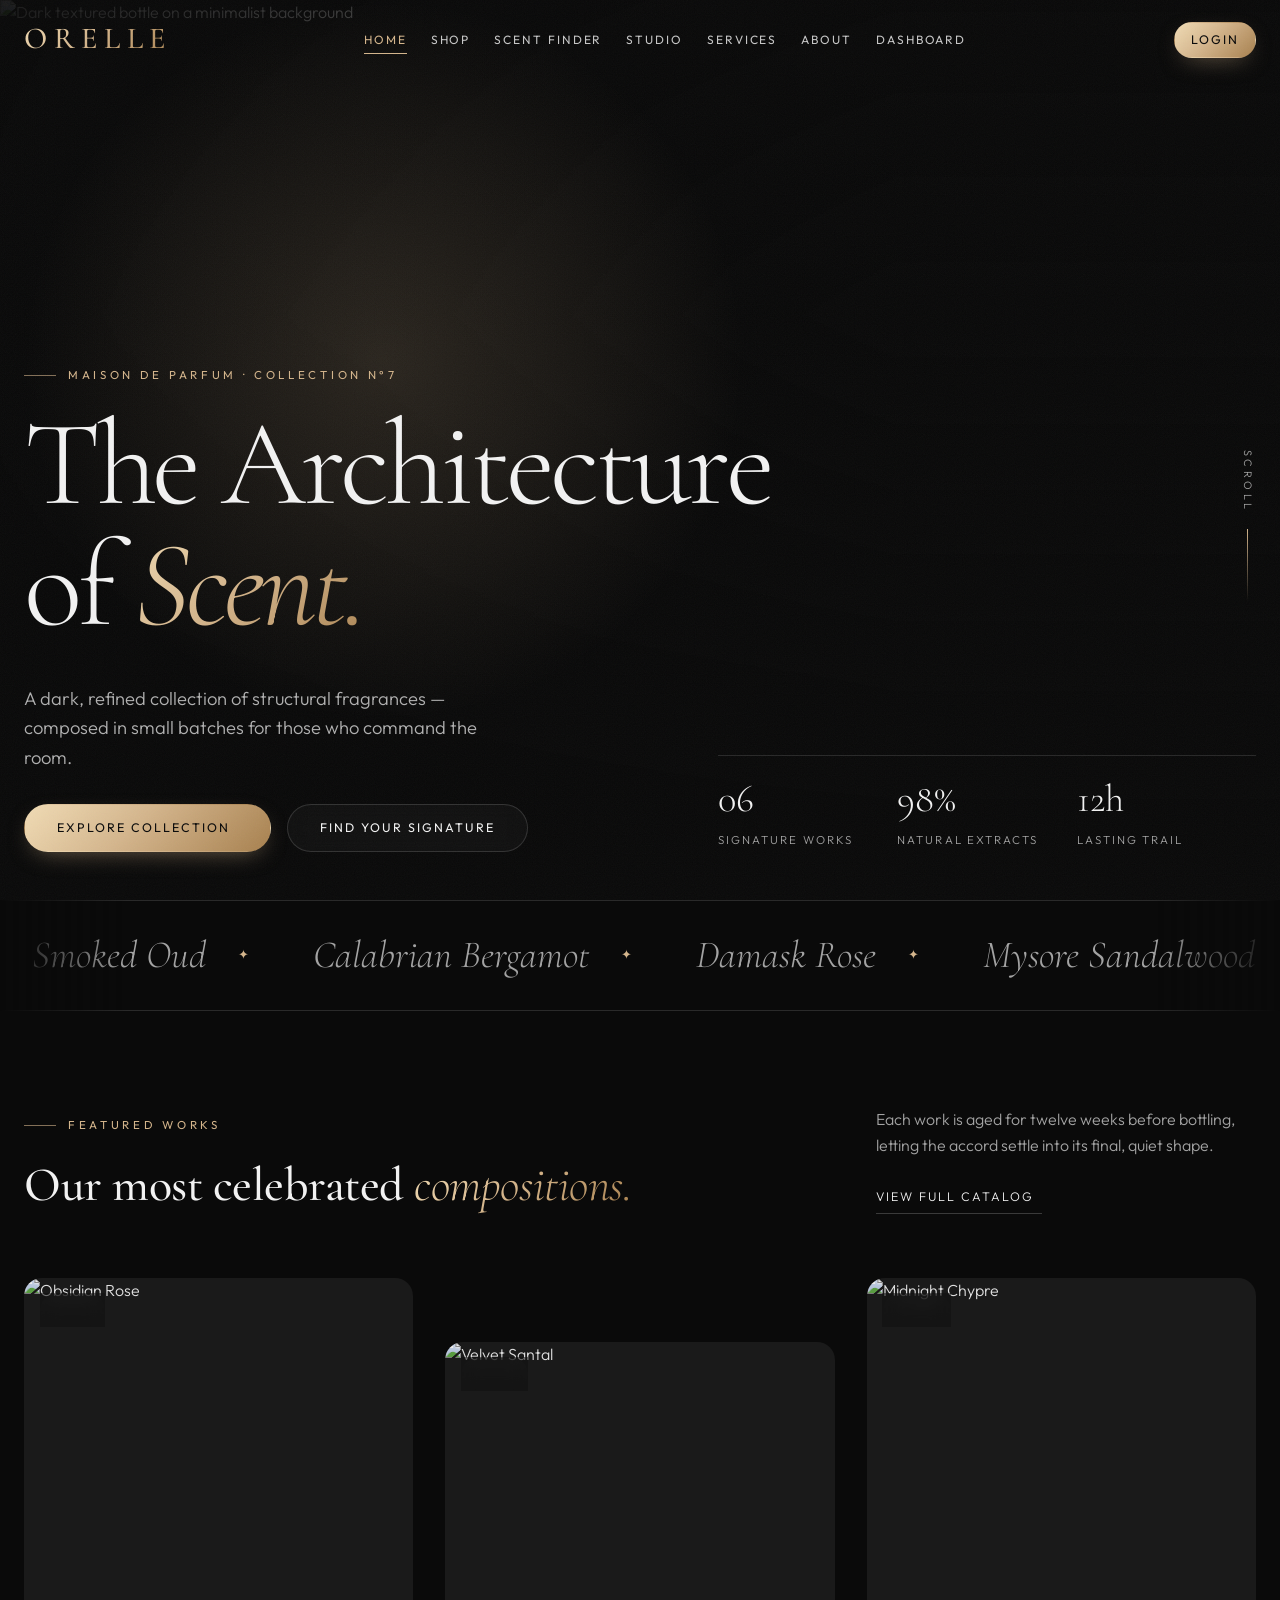
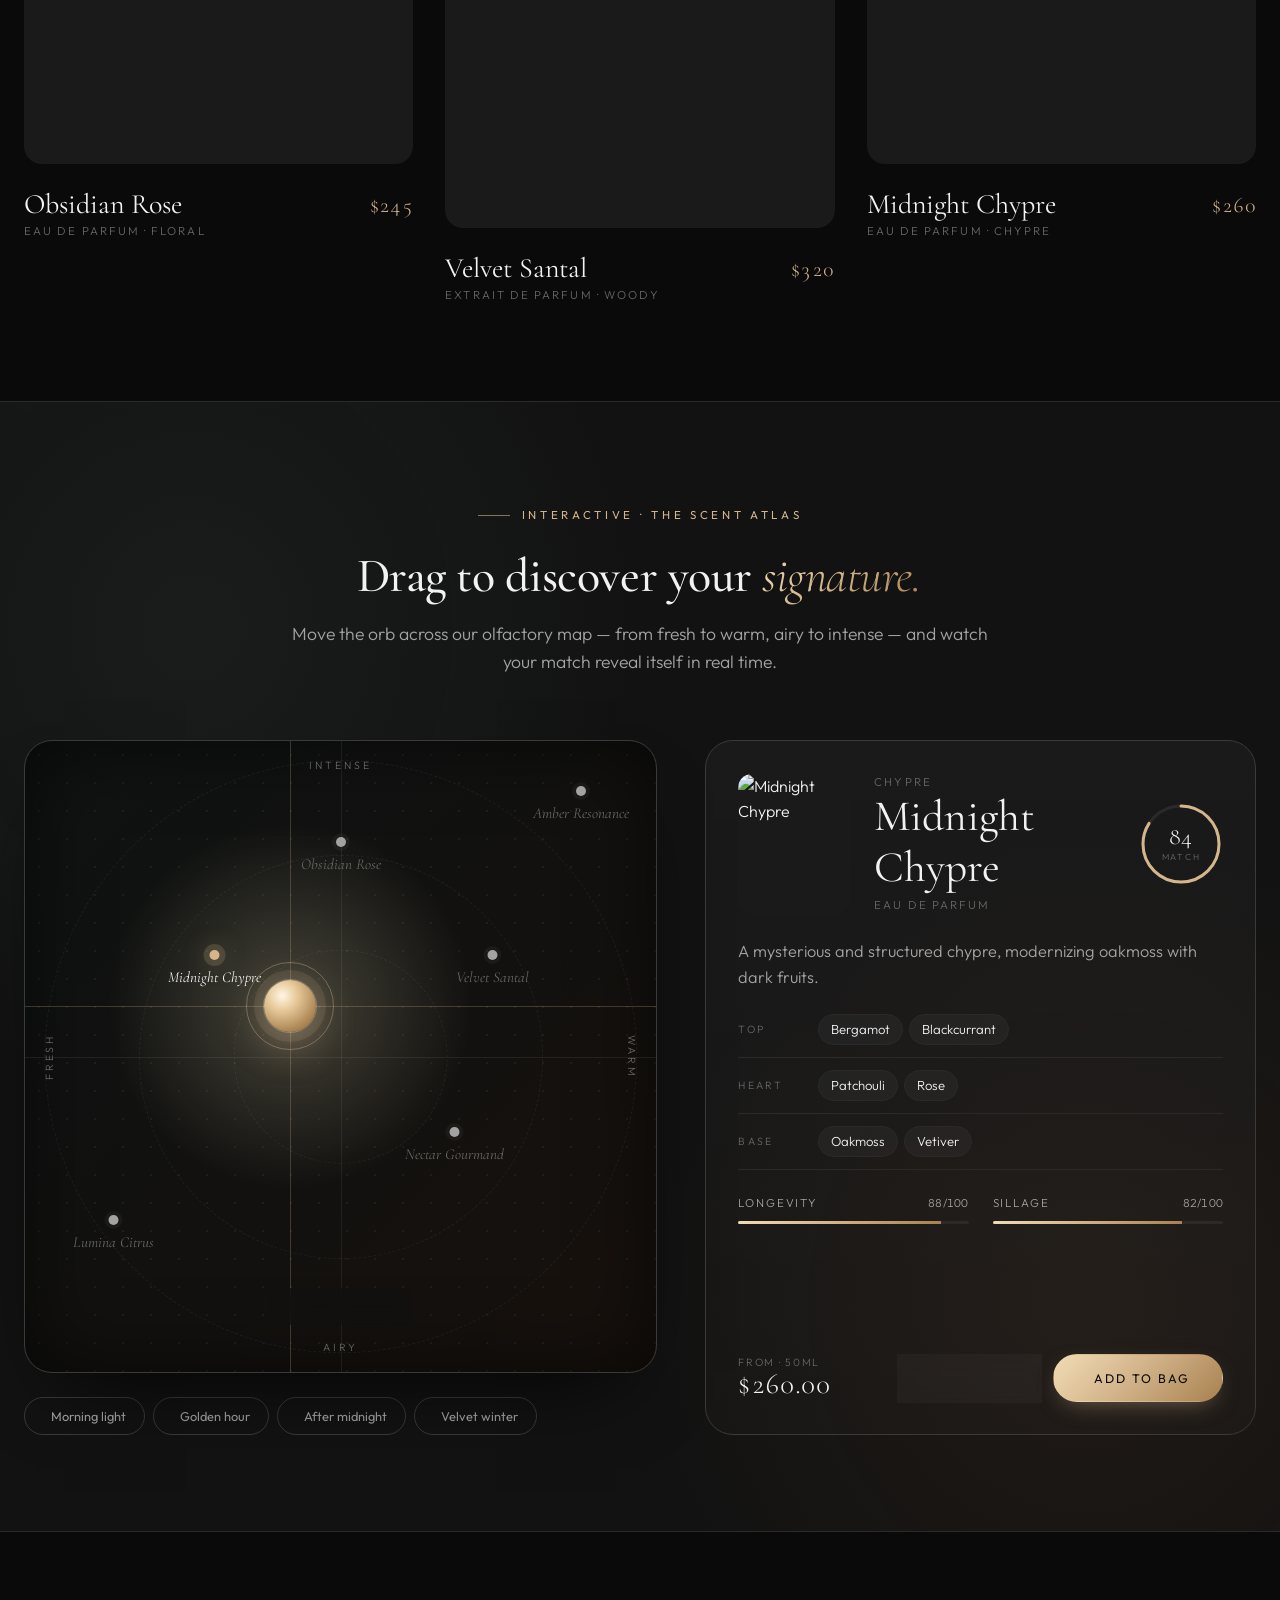
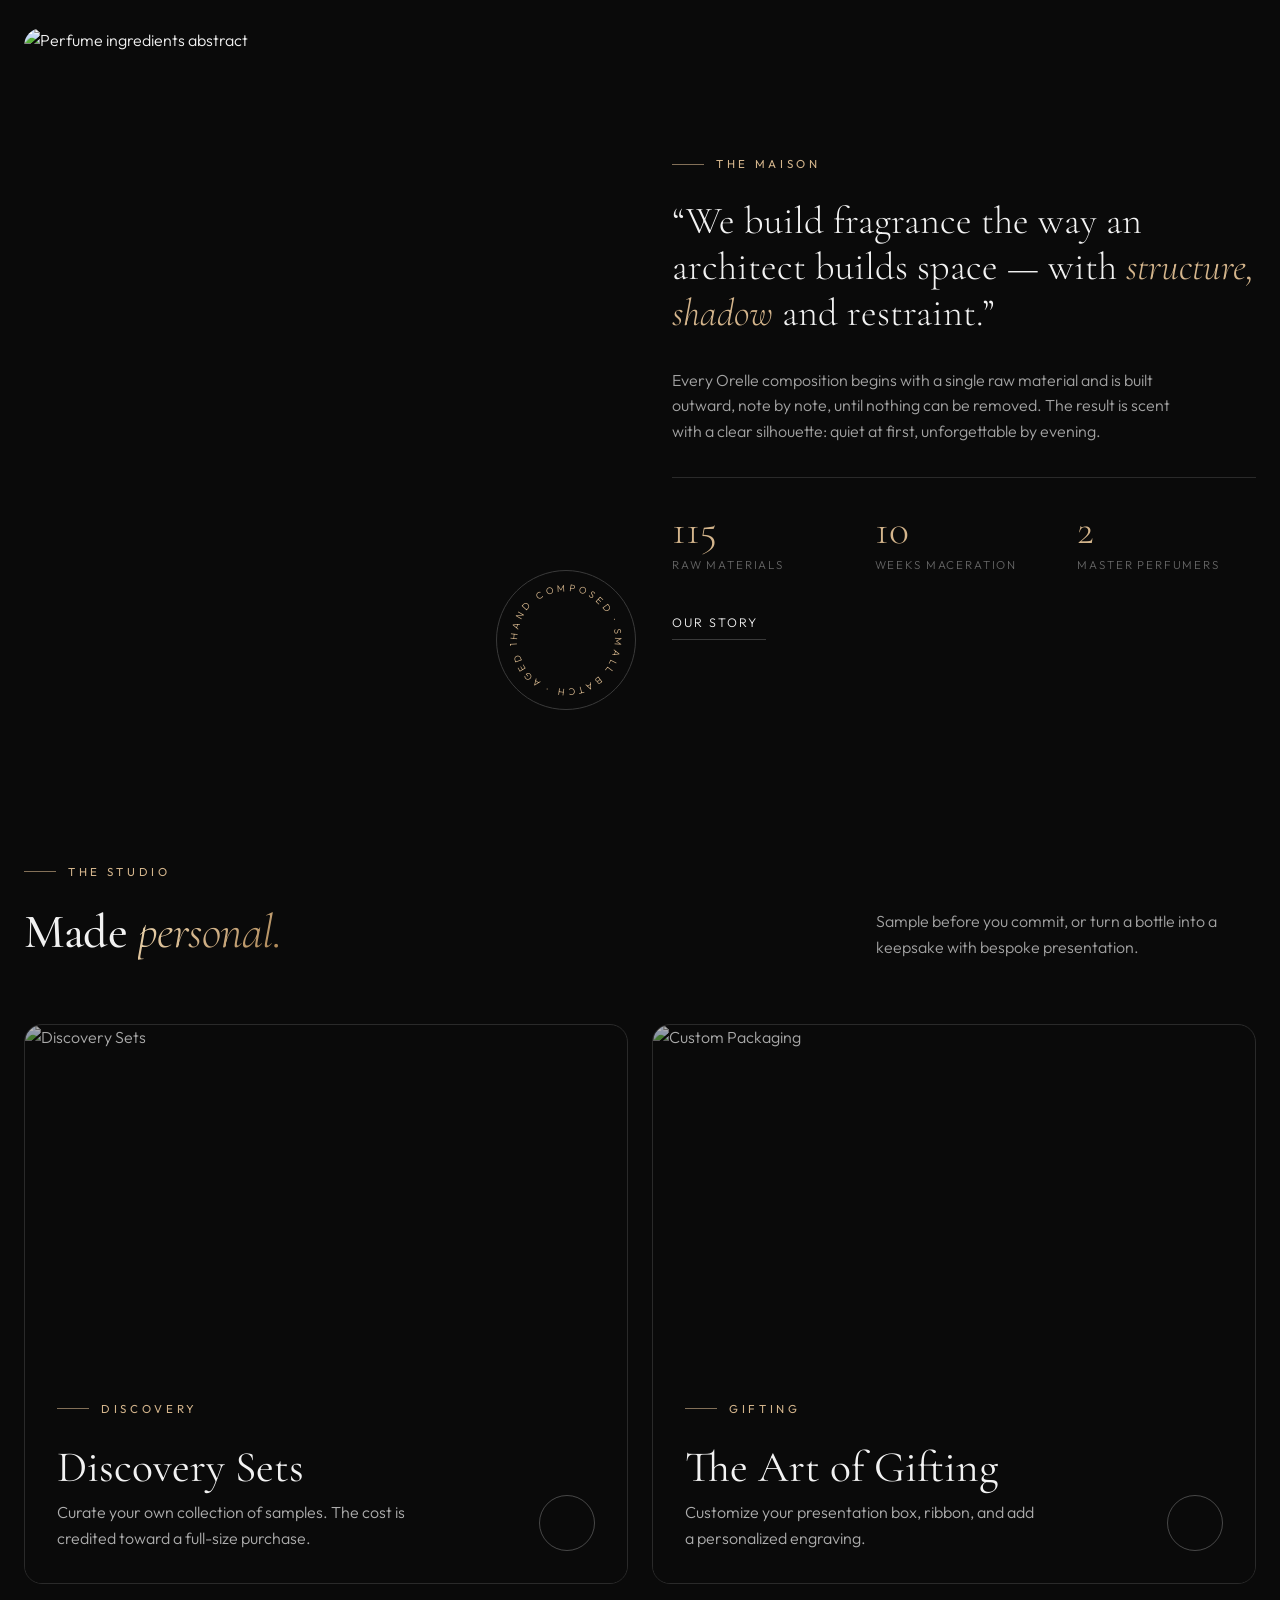
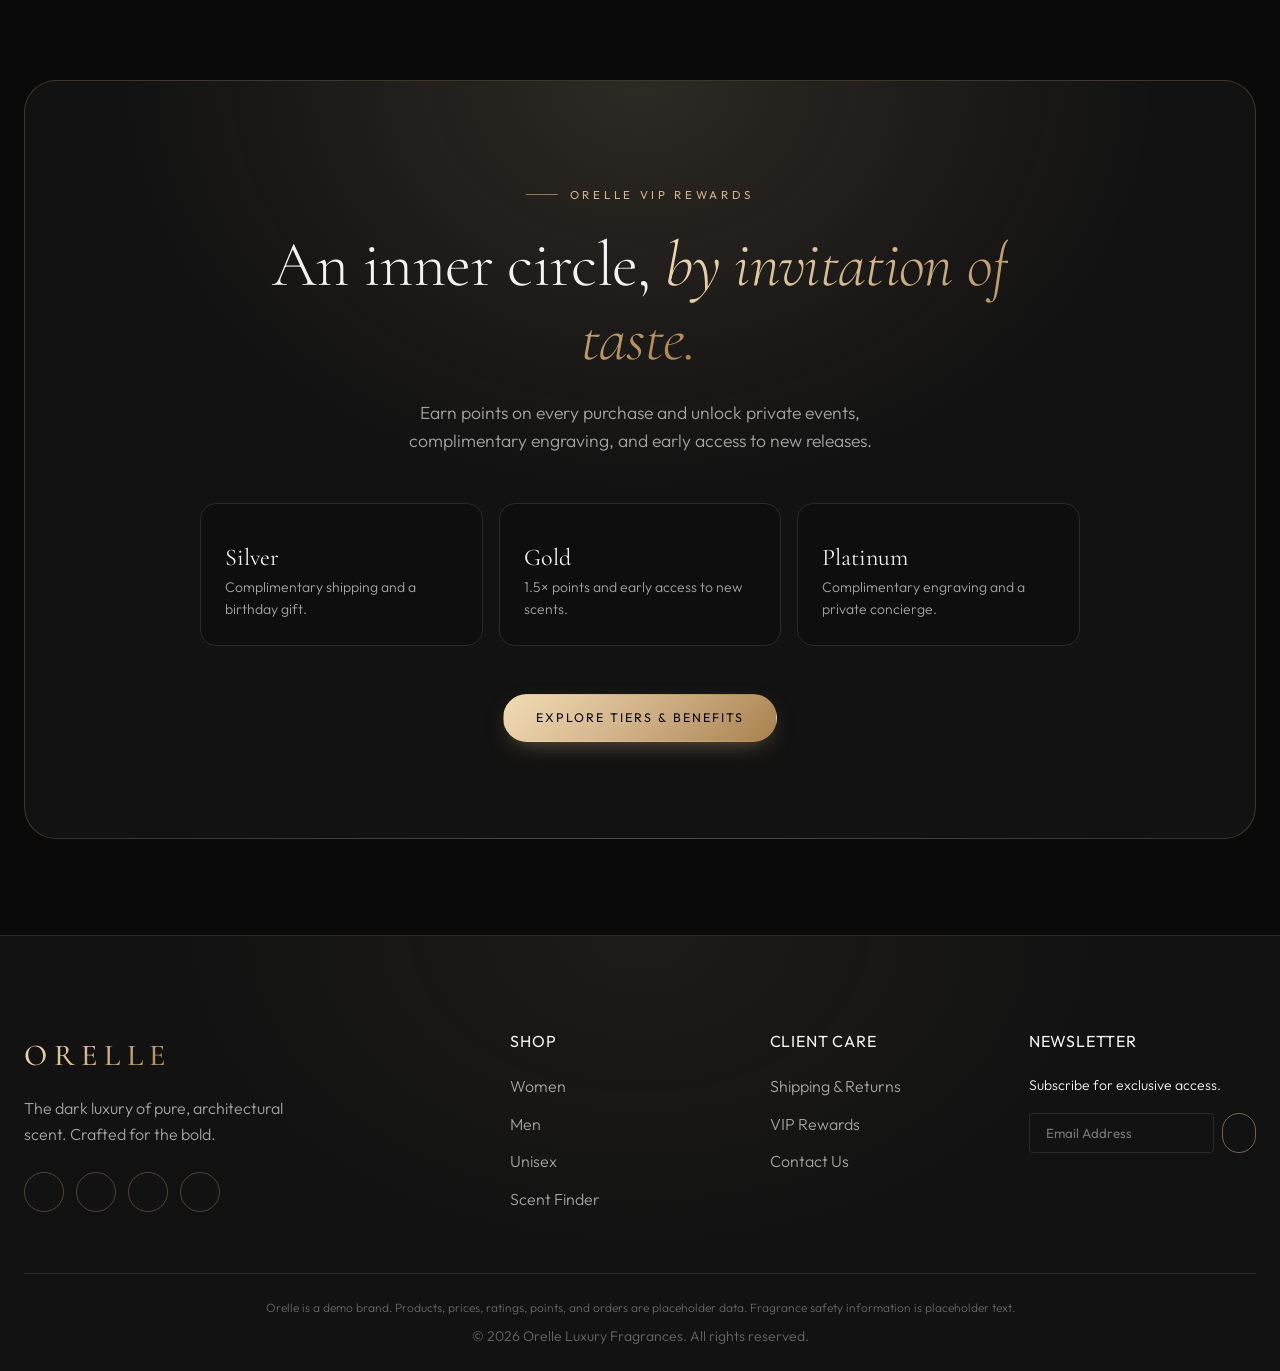
==== commit c962f322: "second" ====
--- a/index.html
+++ b/index.html
@@ -408,13 +408,13 @@
     <div class="container">
       <div class="footer-grid">
         <div class="footer-brand">
-          <h3>Orelle</h3>
+          <a href="index.html" class="logo footer-logo">Orelle</a>
           <p>The dark luxury of pure, architectural scent. Crafted for the bold.</p>
-          <div style="margin-top: var(--space-4); color: var(--accent); font-size: 1.25rem;" class="flex gap-4">
-            <i class="ph ph-instagram-logo"></i>
-            <i class="ph ph-x-logo"></i>
-            <i class="ph ph-facebook-logo"></i>
-            <i class="ph ph-pinterest-logo"></i>
+          <div class="footer-social">
+            <a href="https://www.instagram.com/" target="_blank" rel="noopener" aria-label="Instagram"><i class="ph ph-instagram-logo"></i></a>
+            <a href="https://x.com/" target="_blank" rel="noopener" aria-label="X"><i class="ph ph-x-logo"></i></a>
+            <a href="https://www.facebook.com/" target="_blank" rel="noopener" aria-label="Facebook"><i class="ph ph-facebook-logo"></i></a>
+            <a href="https://www.pinterest.com/" target="_blank" rel="noopener" aria-label="Pinterest"><i class="ph ph-pinterest-logo"></i></a>
           </div>
         </div>
         <div>
--- a/assets/css/style.css
+++ b/assets/css/style.css
@@ -648,6 +648,7 @@
   margin-bottom: var(--space-12);
 }
 
+.footer-logo { display: inline-block; margin-bottom: var(--space-4); }
 .footer-brand h3 {
   color: var(--accent);
   margin-bottom: var(--space-4);
@@ -836,9 +837,10 @@
   h1 { font-size: 2.5rem; }
   h2 { font-size: 2rem; }
   .section { padding: var(--space-16) 0; }
-  .footer-grid { grid-template-columns: 1fr; text-align: center; }
-  .footer-brand { margin: 0 auto; }
-  .footer-brand p { margin: 0 auto; }
+}
+
+@media (max-width: 480px) {
+  .footer-grid { grid-template-columns: 1fr; }
 }
 
 @media (max-width: 360px) {
@@ -1946,3 +1948,41 @@
   .auth-card { padding: var(--space-10, 40px) var(--space-5, 20px) var(--space-6); }
   .auth-title { font-size: 1.75rem; }
 }
+
+/* Studio — custom packaging configurator */
+.pack-preview {
+  position: sticky; top: calc(var(--header-height) + var(--space-6));
+  background-color: var(--bg-tertiary);
+  border: 1px solid var(--border-color);
+  border-radius: var(--radius-lg);
+  padding: var(--space-8);
+  display: flex; align-items: center; justify-content: center;
+  min-height: 500px;
+}
+.pack-preview svg { width: 100%; max-width: 300px; height: auto; }
+.pack-options { display: grid; grid-template-columns: repeat(3, minmax(0, 1fr)); gap: var(--space-3); }
+.pack-option { position: relative; min-width: 0; cursor: pointer; white-space: normal; line-height: 1.2; text-align: center; padding: var(--space-2) var(--space-3); min-height: 48px; height: auto; }
+.pack-option:has(input:checked) { background: var(--accent); border-color: var(--accent); color: var(--bg-primary); }
+.pack-footer { border-top: 1px solid var(--border-color); padding-top: var(--space-6); display: flex; justify-content: space-between; align-items: center; gap: var(--space-4); flex-wrap: wrap; }
+@media (max-width: 768px) {
+  .pack-preview { position: static; min-height: 0; padding: var(--space-6); }
+  .pack-preview svg { max-width: 240px; }
+}
+@media (max-width: 480px) {
+  .pack-options { gap: var(--space-2); }
+  .pack-option { font-size: 0.68rem; letter-spacing: 0.08em; padding: var(--space-2); }
+}
+
+/* Footer social icons */
+.footer-social { display: flex; gap: var(--space-3); margin-top: var(--space-6); }
+.footer-social a {
+  width: 40px; height: 40px;
+  display: inline-flex; align-items: center; justify-content: center;
+  border: 1px solid rgba(212,181,140,0.3); border-radius: 50%;
+  color: var(--accent); font-size: 1.15rem;
+  transition: var(--transition);
+}
+.footer-social a:hover, .footer-social a:focus-visible {
+  background: var(--accent); border-color: var(--accent); color: var(--bg-primary);
+  transform: translateY(-3px);
+}
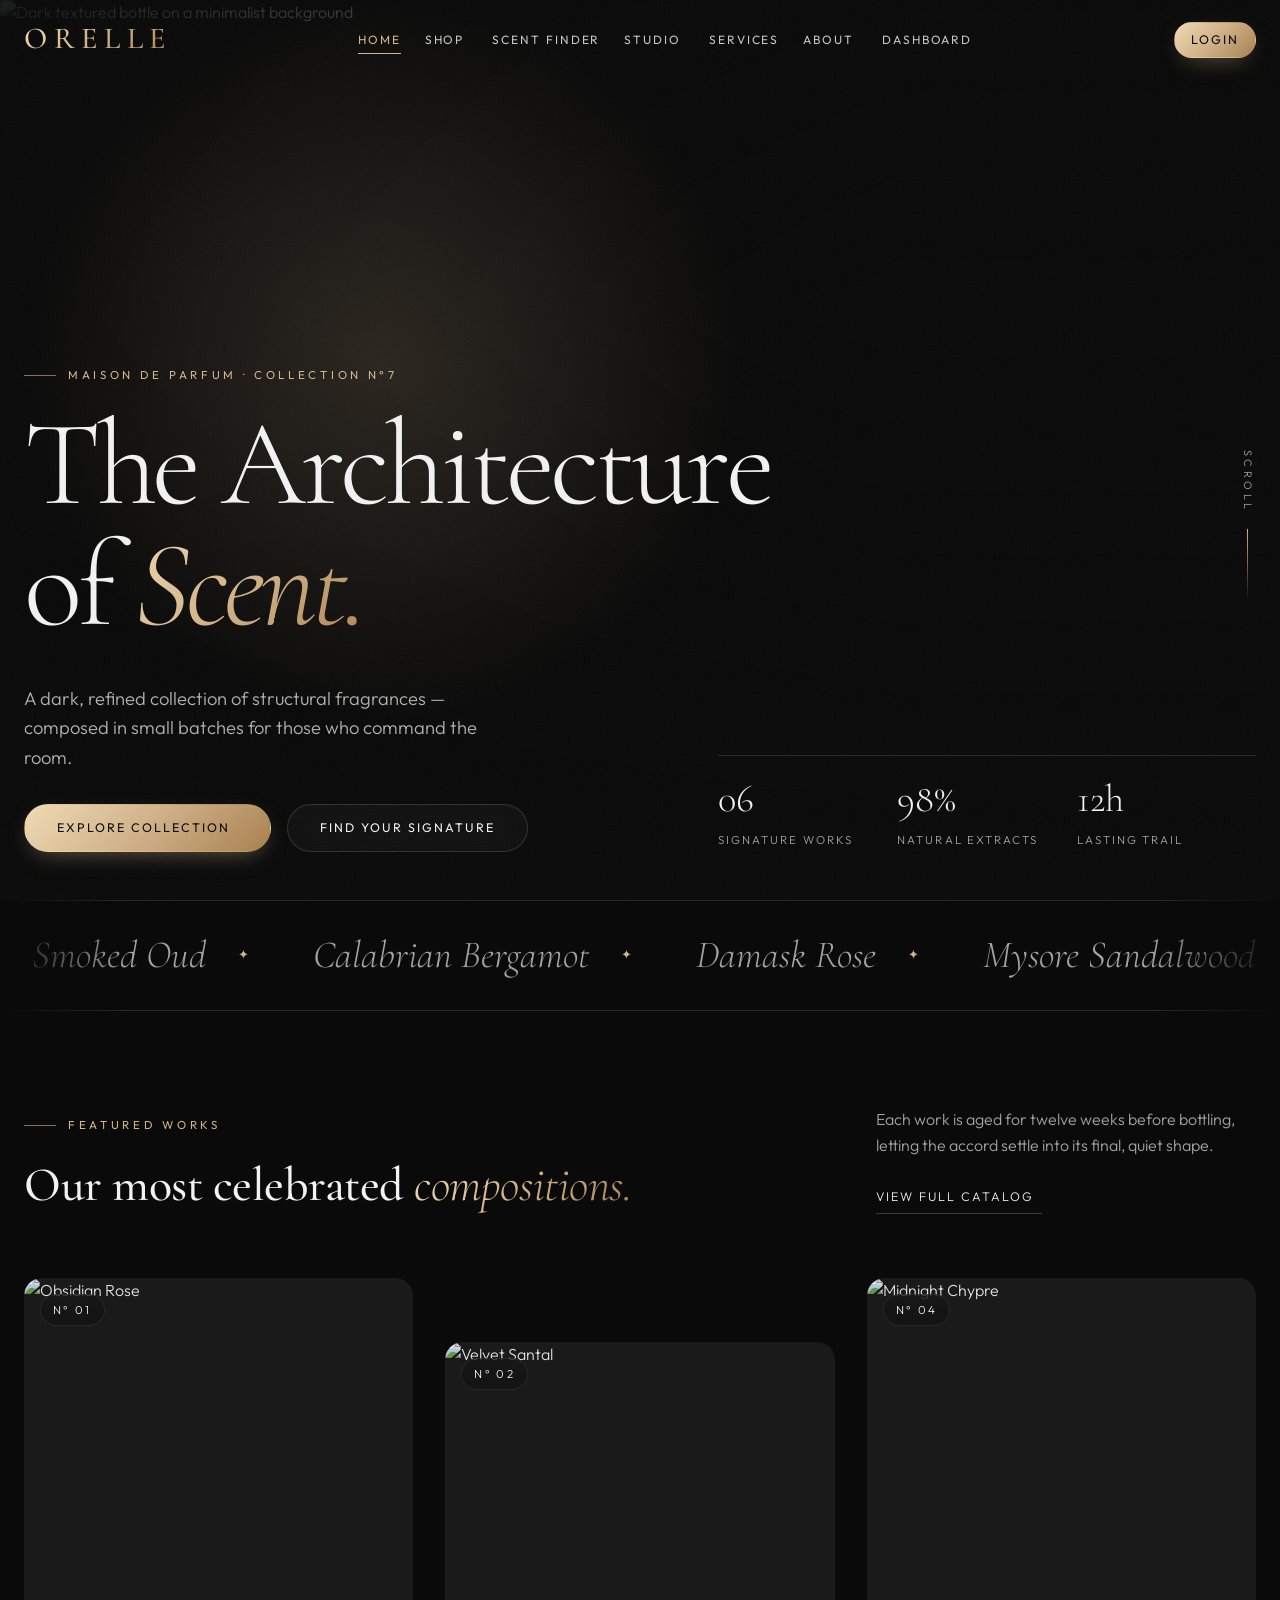
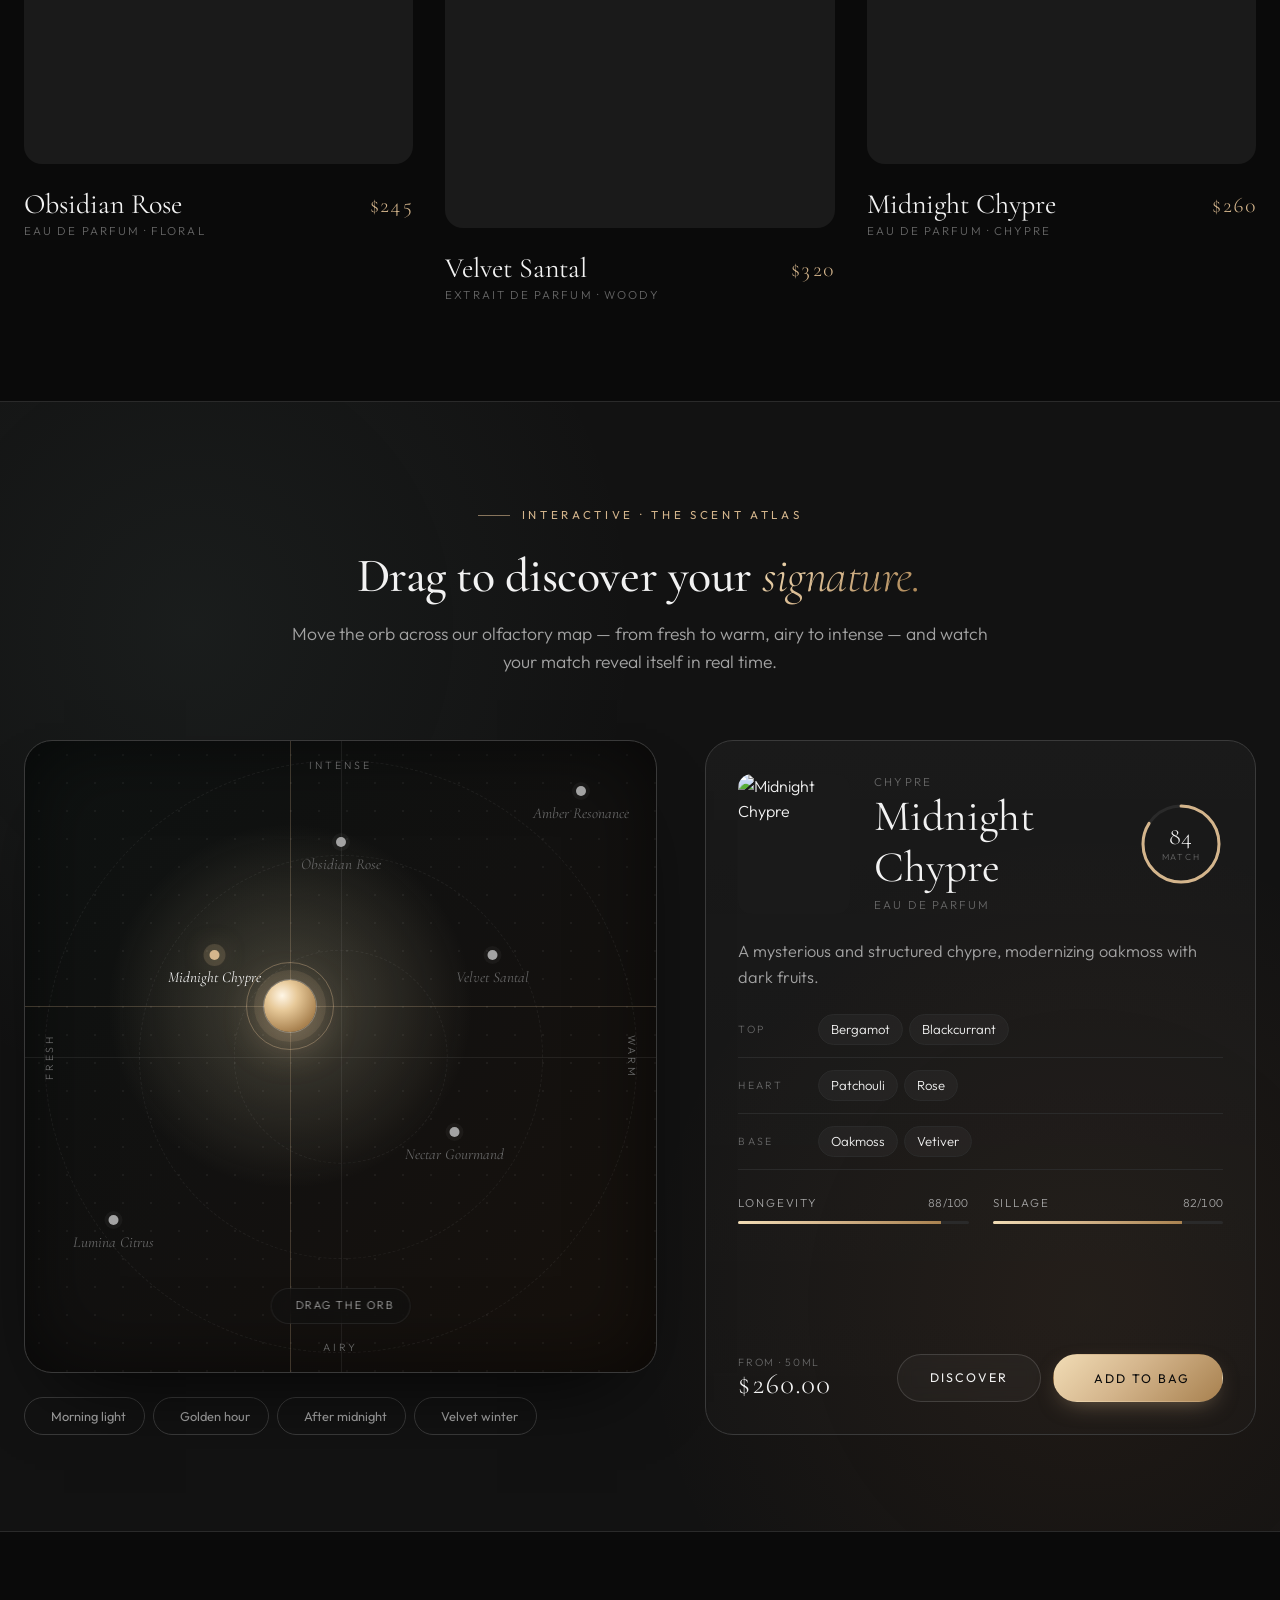
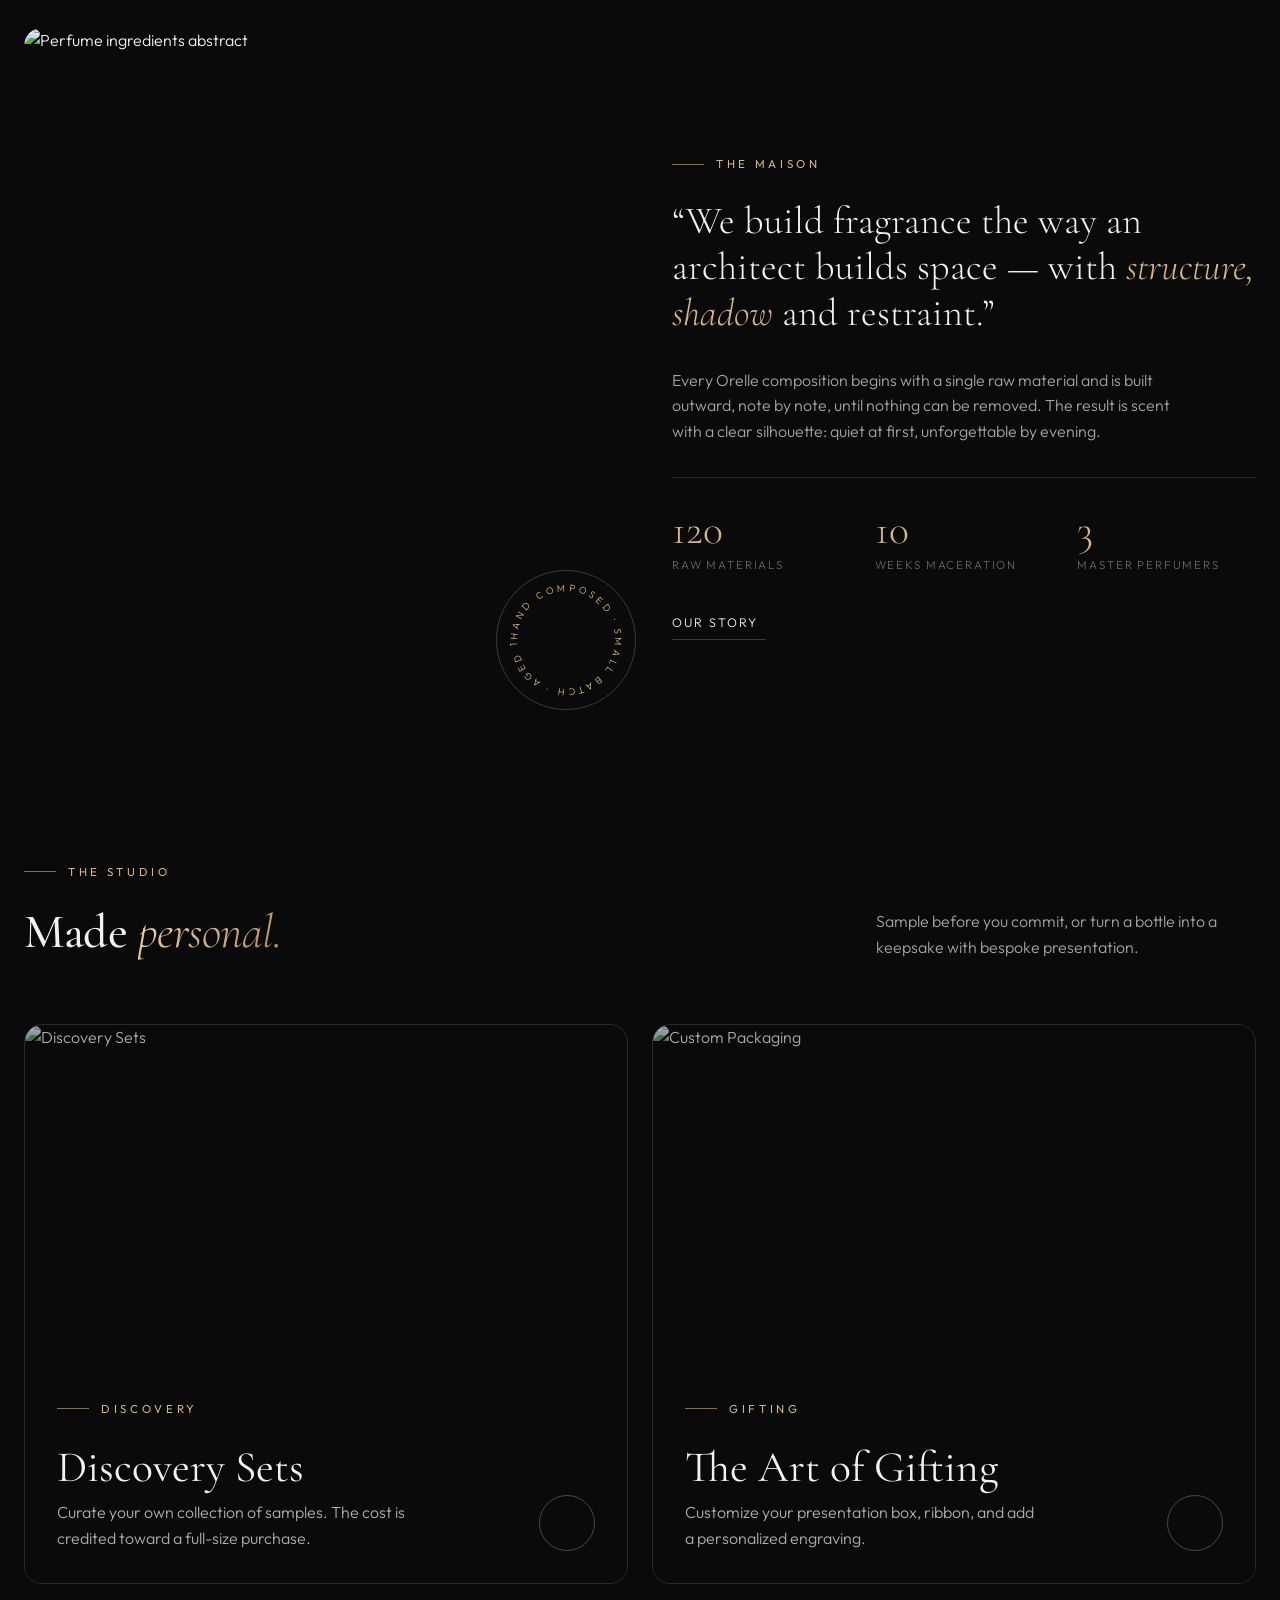
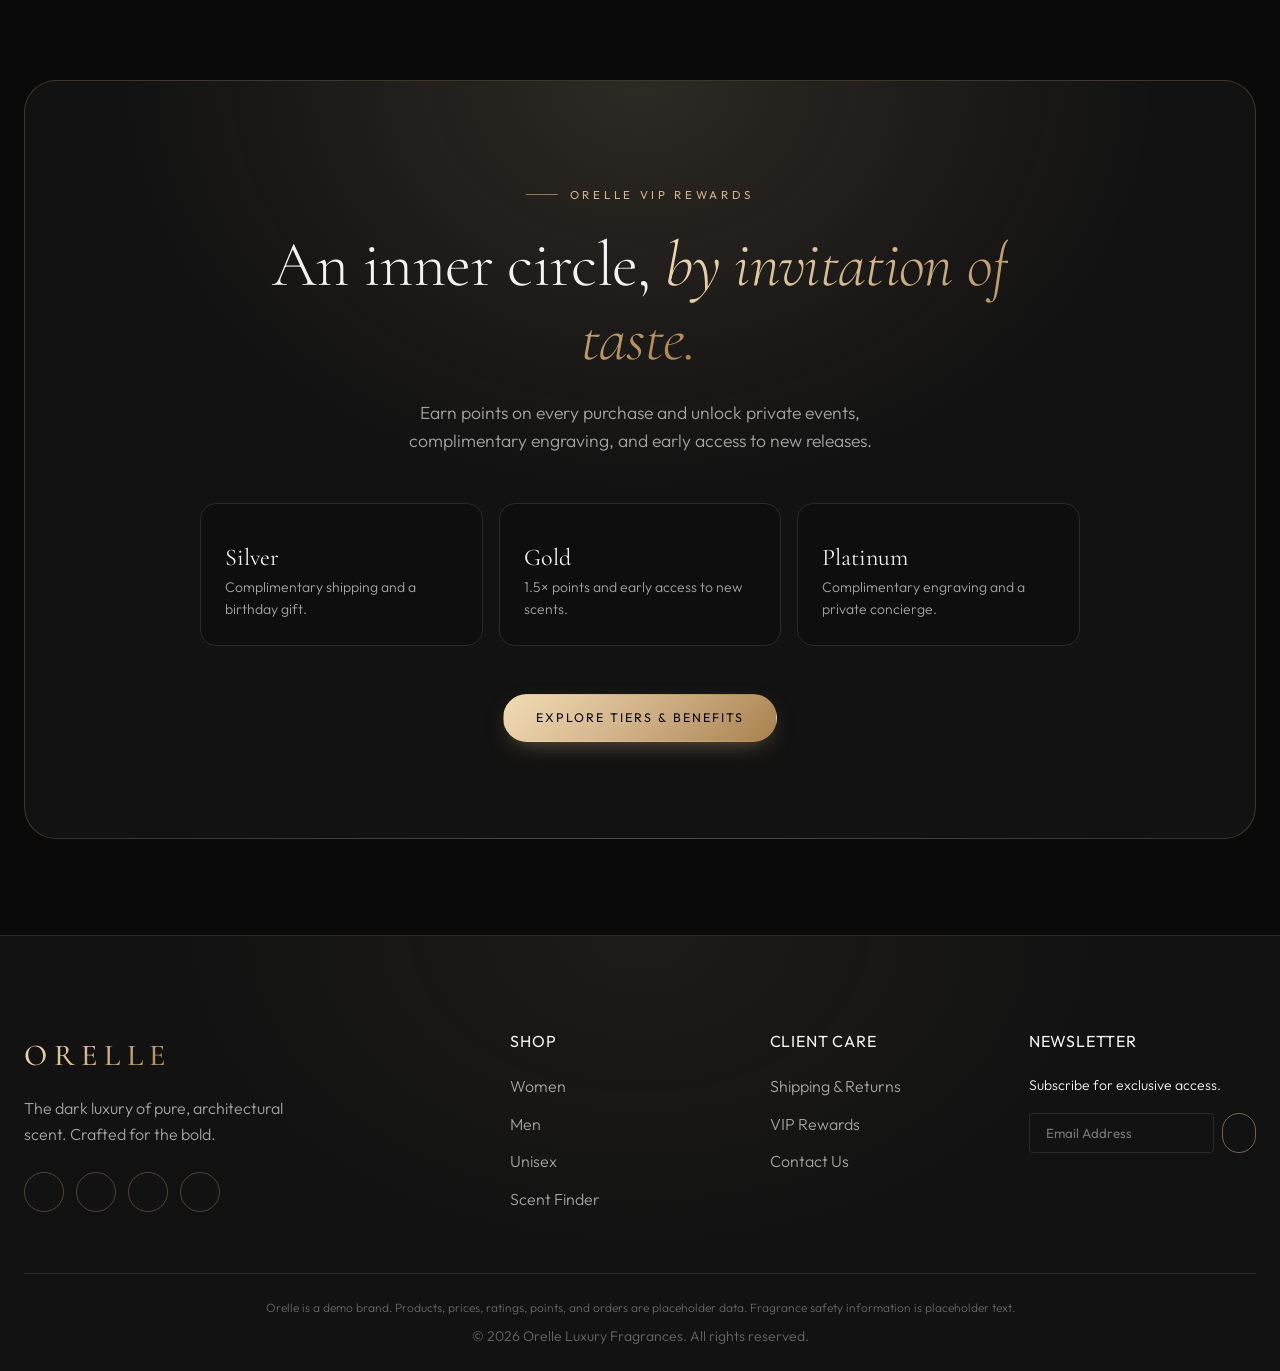
==== commit c533dadc: "1doc" ====
--- a/index.html
+++ b/index.html
@@ -70,6 +70,7 @@
           <div class="dropdown-menu">
             <a href="about.html#story" class="dropdown-item">Our Story</a>
             <a href="about.html#contact" class="dropdown-item">Contact</a>
+            <a href="about.html#faq" class="dropdown-item">FAQ</a>
           </div>
         </div>
         <div class="nav-item"><a href="dashboard.html" class="nav-link">Dashboard</a></div>
@@ -116,6 +117,7 @@
         <div class="dropdown-menu">
           <a href="about.html#story" class="dropdown-item">Our Story</a>
           <a href="about.html#contact" class="dropdown-item">Contact</a>
+          <a href="about.html#faq" class="dropdown-item">FAQ</a>
         </div>
       </div>
       <div class="nav-item"><a href="dashboard.html" class="nav-link">Dashboard</a></div>
--- a/assets/css/style.css
+++ b/assets/css/style.css
@@ -75,6 +75,7 @@
 
 html {
   scroll-behavior: smooth;
+  scroll-padding-top: var(--header-height);
   font-size: 16px;
 }
 
@@ -478,12 +479,24 @@
   border-radius: 12px;
 }
 
-.nav-item:hover .dropdown-menu,
-.nav-item:focus-within .dropdown-menu {
+/* Scoped to the header so the hover/focus transform never leaks into the mobile drawer */
+.header .nav-item:hover .dropdown-menu,
+.header .nav-item:focus-within .dropdown-menu {
   opacity: 1;
   visibility: visible;
   transform: translateX(-50%) translateY(0);
 }
+
+/* Desktop dropdown caret */
+.nav-caret {
+  font-size: 0.7rem;
+  margin-left: 4px;
+  vertical-align: middle;
+  display: inline-block;
+  transition: transform 0.3s var(--ease-out);
+}
+.header .nav-item:hover .nav-caret,
+.header .nav-item:focus-within .nav-caret { transform: rotate(180deg); }
 
 .dropdown-item {
   display: block;
@@ -606,10 +619,15 @@
   display: block;
 }
 
+.mobile-drawer .nav-link i { transition: transform 0.3s var(--ease-out); }
+.mobile-drawer .nav-item.open > .nav-link { color: var(--accent); }
+.mobile-drawer .nav-item.open > .nav-link i { transform: rotate(180deg); }
+
 .mobile-drawer .dropdown-item {
-  padding: var(--space-3) 0;
+  padding: var(--space-3) var(--space-2);
   font-size: 1rem;
 }
+.mobile-drawer .dropdown-item:hover { background-color: transparent; }
 
 .drawer-backdrop {
   position: fixed;
@@ -1715,9 +1733,96 @@
 
 /* About — story: image left / text right, text first when stacked */
 .about-story { grid-template-columns: repeat(2, minmax(0, 1fr)); gap: var(--space-12); align-items: center; }
-@media (max-width: 768px) {
+.about-story-media img {
+  display: block;
+  width: 100%;
+  height: 480px;
+  object-fit: cover;
+  object-position: center top;
+  border-radius: var(--radius-lg);
+}
+@media (max-width: 1024px) {
+  .about-story { gap: var(--space-8); }
+  .about-story-media img { height: 400px; }
+}
+/* Side by side through tablet (768); stacks text-first on phones */
+@media (max-width: 767px) {
   .about-story { grid-template-columns: minmax(0, 1fr); gap: var(--space-8); }
   .about-story-media { order: 2; }
+  .about-story-media img { height: 320px; }
+}
+
+/* About — FAQ */
+.contact-faq { margin-top: var(--space-16); display: grid; grid-template-columns: minmax(0, 1fr) minmax(0, 2fr); gap: var(--space-12); align-items: start; }
+.contact-faq-intro h3 { margin-bottom: var(--space-4); }
+.contact-faq-intro p { color: var(--text-secondary); margin-bottom: var(--space-6); }
+.faq-list { display: flex; flex-direction: column; gap: var(--space-3); }
+.faq-item {
+  background: var(--bg-tertiary);
+  border: 1px solid var(--border-color);
+  border-radius: 12px;
+  transition: border-color 0.3s ease;
+}
+.faq-item[open] { border-color: rgba(212,181,140,0.4); }
+.faq-item summary {
+  list-style: none;
+  cursor: pointer;
+  display: flex; justify-content: space-between; align-items: center; gap: var(--space-4);
+  padding: var(--space-5, 20px) var(--space-6);
+  font-weight: var(--weight-medium);
+  color: var(--text-primary);
+}
+.faq-item summary::-webkit-details-marker { display: none; }
+.faq-item summary i { color: var(--accent); flex: 0 0 auto; transition: transform 0.3s var(--ease-out); }
+.faq-item[open] summary i { transform: rotate(45deg); }
+.faq-item summary:hover { color: var(--accent); }
+.faq-item p { padding: 0 var(--space-6) var(--space-6); color: var(--text-secondary); font-size: 0.95rem; }
+@media (max-width: 768px) {
+  .contact-faq { grid-template-columns: minmax(0, 1fr); gap: var(--space-8); margin-top: var(--space-12); }
+  .faq-item summary { padding: var(--space-4); }
+  .faq-item p { padding: 0 var(--space-4) var(--space-4); }
+}
+
+/* Social buttons (contact) */
+.contact-social { display: flex; flex-wrap: wrap; gap: var(--space-3); }
+.contact-social a {
+  display: inline-flex; align-items: center; gap: var(--space-2);
+  height: 42px; padding: 0 var(--space-4);
+  border: 1px solid rgba(212,181,140,0.3); border-radius: var(--radius-pill);
+  color: var(--text-primary); font-size: 0.8rem; letter-spacing: 0.08em;
+  transition: var(--transition);
+}
+.contact-social a i { color: var(--accent); font-size: 1.15rem; transition: var(--transition); }
+.contact-social a:hover, .contact-social a:focus-visible {
+  background: var(--accent); border-color: var(--accent); color: var(--bg-primary);
+  transform: translateY(-2px);
+}
+.contact-social a:hover i, .contact-social a:focus-visible i { color: var(--bg-primary); }
+
+/* Back to top */
+.back-to-top {
+  position: fixed;
+  right: var(--space-6);
+  bottom: var(--space-6);
+  width: 48px; height: 48px;
+  border-radius: 50%;
+  border: 1px solid rgba(212,181,140,0.45);
+  background: rgba(18,18,18,0.85);
+  backdrop-filter: blur(10px);
+  -webkit-backdrop-filter: blur(10px);
+  color: var(--accent);
+  font-size: 1.25rem;
+  display: flex; align-items: center; justify-content: center;
+  cursor: pointer;
+  z-index: 90;
+  opacity: 0; visibility: hidden; transform: translateY(16px);
+  transition: var(--transition);
+  box-shadow: var(--shadow-sm);
+}
+.back-to-top.show { opacity: 1; visibility: visible; transform: none; }
+.back-to-top:hover, .back-to-top:focus-visible { background: var(--accent); color: var(--bg-primary); border-color: var(--accent); }
+@media (max-width: 480px) {
+  .back-to-top { right: var(--space-4); bottom: var(--space-4); width: 42px; height: 42px; font-size: 1.1rem; }
 }
 
 /* About — contact map */
@@ -1920,6 +2025,14 @@
 .auth-check a, .auth-switch a { color: var(--text-primary); border-bottom: 1px solid rgba(212,181,140,0.5); transition: var(--transition); }
 .auth-check a:hover, .auth-switch a:hover { color: var(--accent); }
 
+.auth-options { display: flex; justify-content: space-between; align-items: center; gap: var(--space-4); flex-wrap: wrap; margin: calc(-1 * var(--space-2)) 0 var(--space-6); }
+.auth-options .auth-check { align-items: center; }
+.auth-options .auth-check input { margin-top: 0; }
+.auth-forgot { font-size: 0.875rem; color: var(--accent); background: none; border: none; padding: 0; cursor: pointer; font-family: inherit; }
+.auth-forgot:hover { color: var(--text-primary); text-decoration: underline; }
+.auth-notice { display: none; font-size: 0.8rem; color: var(--text-secondary); background: var(--accent-muted); border: 1px solid rgba(212,181,140,0.3); border-radius: 8px; padding: var(--space-3) var(--space-4); margin-bottom: var(--space-6); }
+.auth-notice.show { display: block; }
+
 .auth-submit { width: 100%; height: 52px; letter-spacing: 0.2em; margin-top: var(--space-2); }
 
 .auth-divider { display: flex; align-items: center; gap: var(--space-4); margin: var(--space-8) 0; color: var(--text-muted); font-size: 0.75rem; letter-spacing: 0.2em; text-transform: uppercase; }
